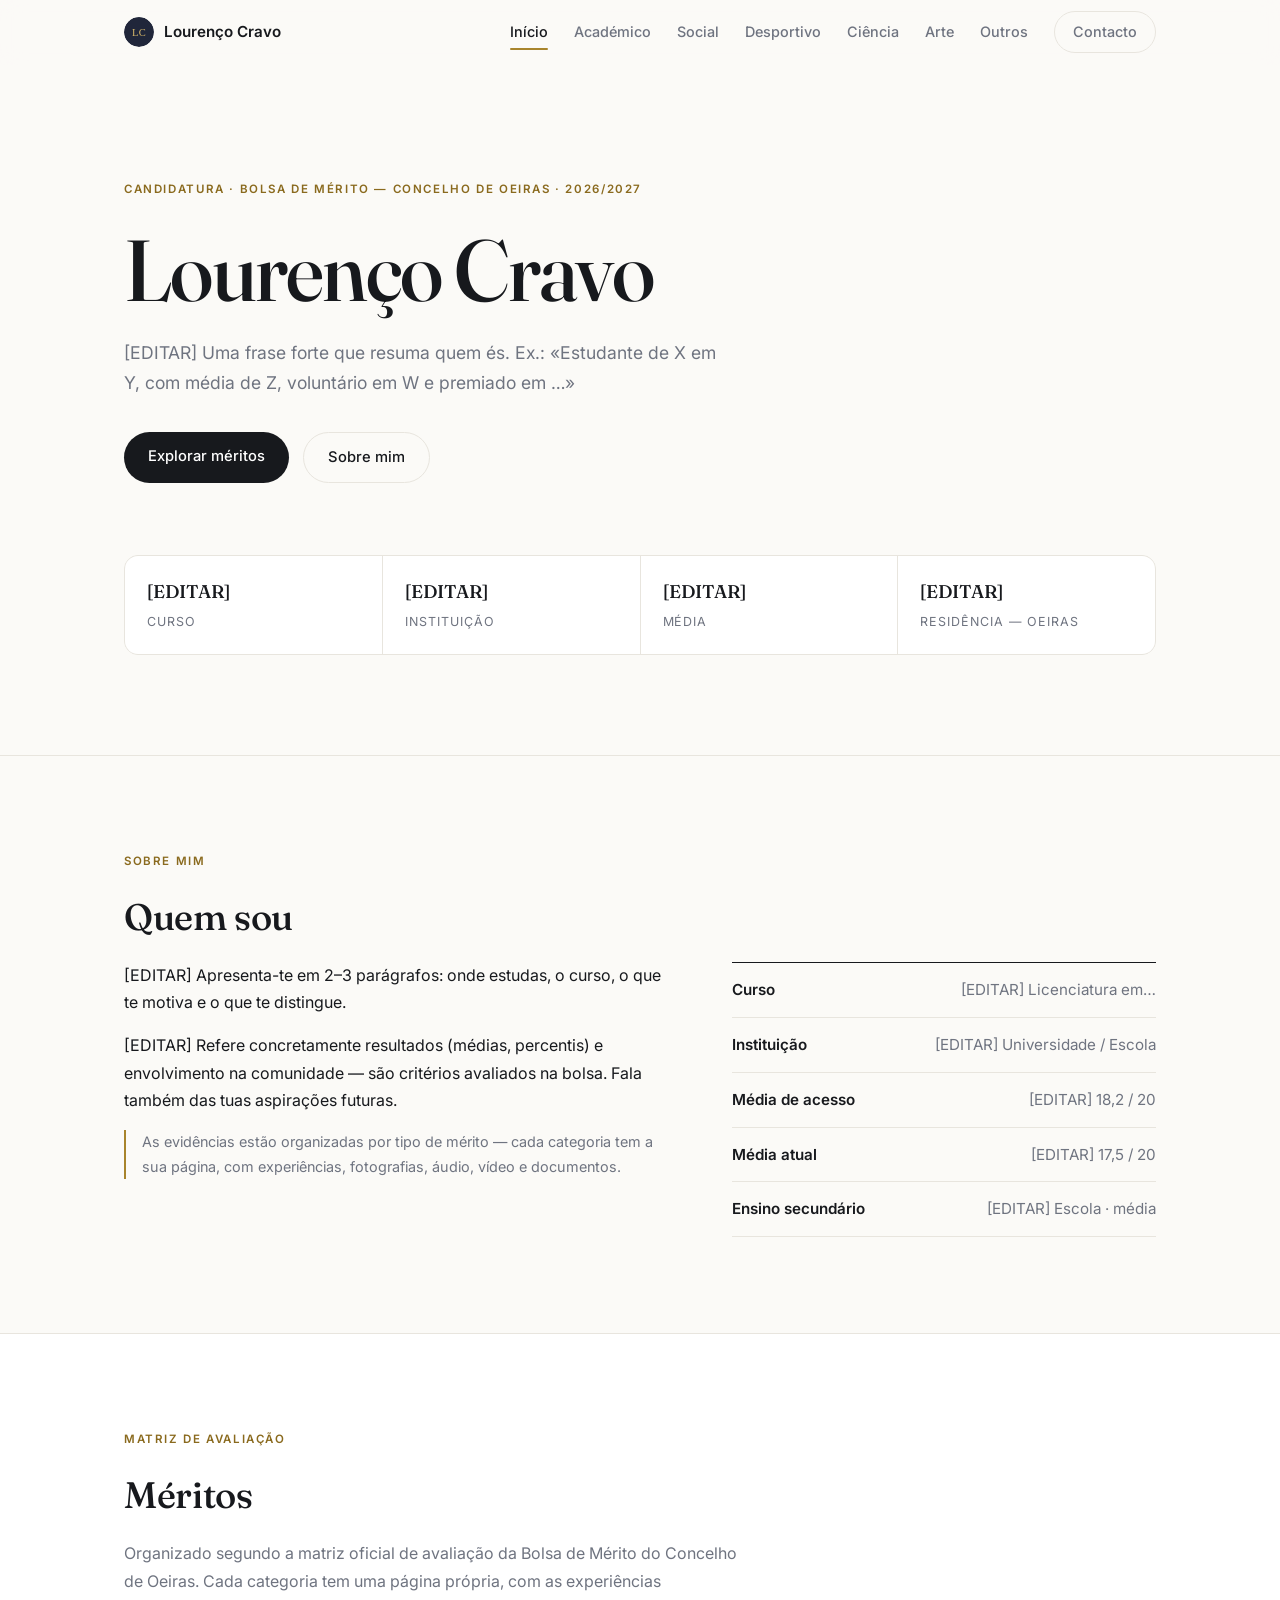
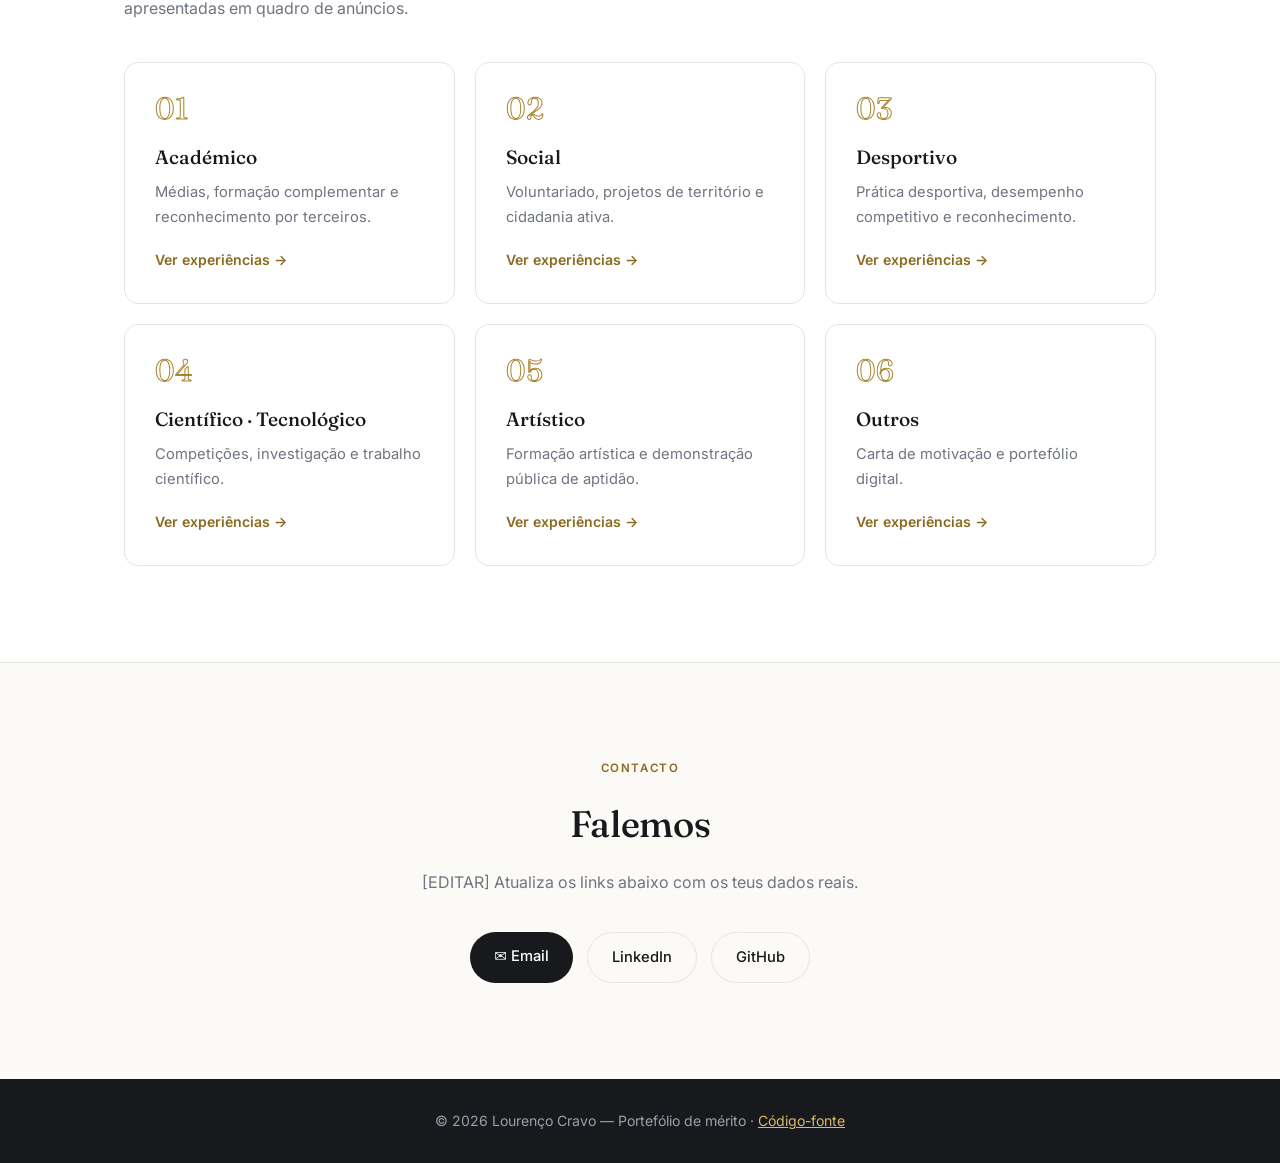
==== index.html @ 6bde0a81 "Site multi-página: subpágina por mérito com quadro de anúncios - index.html é agora a capa (hero, so" ====
<!DOCTYPE html>
<html lang="pt">
<head>
  <meta charset="UTF-8">
  <meta name="viewport" content="width=device-width, initial-scale=1.0">
  <title>Lourenço Cravo — Portefólio de Mérito</title>
  <meta name="description" content="Portefólio de mérito de Lourenço Cravo — candidato à Bolsa de Mérito do Concelho de Oeiras. Percurso académico, social, desportivo, científico e artístico, com evidências documentais.">
  <meta property="og:title" content="Lourenço Cravo — Portefólio de Mérito">
  <meta property="og:description" content="Candidatura à Bolsa de Mérito de Oeiras — evidências de mérito académico, social, desportivo, científico e artístico.">
  <meta property="og:type" content="website">
  <meta property="og:url" content="https://l-cravo.github.io/personal-portefolio/">
  <link rel="icon" href="assets/img/avatar.svg" type="image/svg+xml">
  <link rel="preconnect" href="https://fonts.googleapis.com">
  <link rel="preconnect" href="https://fonts.gstatic.com" crossorigin>
  <link href="https://fonts.googleapis.com/css2?family=Fraunces:opsz,wght@9..144,400;9..144,500;9..144,600&family=Inter:wght@400;500;600&display=swap" rel="stylesheet">
  <link rel="stylesheet" href="css/style.css">
</head>
<body>

  <!-- ================= NAVEGAÇÃO ================= -->
  <header class="nav" id="nav">
    <div class="container nav-inner">
      <a href="index.html" class="brand">
        <img src="assets/img/avatar.svg" alt="" class="brand-avatar">
        <span>Lourenço Cravo</span>
      </a>
      <button class="nav-toggle" id="navToggle" aria-label="Abrir menu" aria-expanded="false">
        <span></span><span></span><span></span>
      </button>
      <nav class="nav-links" id="navLinks">
        <a href="index.html" class="active" aria-current="page">Início</a>
        <a href="academico.html">Académico</a>
        <a href="social.html">Social</a>
        <a href="desportivo.html">Desportivo</a>
        <a href="cientifico.html">Ciência</a>
        <a href="artistico.html">Arte</a>
        <a href="outros.html">Outros</a>
        <a href="#contacto" class="nav-cta">Contacto</a>
      </nav>
    </div>
  </header>

  <!-- ================= HERO ================= -->
  <section class="hero">
    <div class="container">
      <p class="hero-eyebrow">Candidatura · Bolsa de Mérito — Concelho de Oeiras · 2026/2027</p>
      <h1>Lourenço Cravo</h1>
      <p class="hero-tag">[EDITAR] Uma frase forte que resuma quem és. Ex.: «Estudante de X em Y, com média de Z, voluntário em W e premiado em …»</p>
      <div class="hero-actions">
        <a href="academico.html" class="btn">Explorar méritos</a>
        <a href="#sobre" class="btn btn-ghost">Sobre mim</a>
      </div>
      <div class="hero-facts">
        <div><strong>[EDITAR]</strong><span>Curso</span></div>
        <div><strong>[EDITAR]</strong><span>Instituição</span></div>
        <div><strong>[EDITAR]</strong><span>Média</span></div>
        <div><strong>[EDITAR]</strong><span>Residência — Oeiras</span></div>
      </div>
    </div>
  </section>

  <!-- ================= SOBRE ================= -->
  <section class="section" id="sobre">
    <div class="container">
      <p class="kicker">Sobre mim</p>
      <h2 class="section-title">Quem sou</h2>
      <div class="about-grid">
        <div class="about-text reveal">
          <p>[EDITAR] Apresenta-te em 2–3 parágrafos: onde estudas, o curso, o que te motiva e o que te distingue.</p>
          <p>[EDITAR] Refere concretamente resultados (médias, percentis) e envolvimento na comunidade — são critérios avaliados na bolsa. Fala também das tuas aspirações futuras.</p>
          <p class="about-note">As evidências estão organizadas por tipo de mérito — cada categoria tem a sua página, com experiências, fotografias, áudio, vídeo e documentos.</p>
        </div>
        <ul class="about-facts reveal">
          <li><strong>Curso</strong><span>[EDITAR] Licenciatura em…</span></li>
          <li><strong>Instituição</strong><span>[EDITAR] Universidade / Escola</span></li>
          <li><strong>Média de acesso</strong><span>[EDITAR] 18,2 / 20</span></li>
          <li><strong>Média atual</strong><span>[EDITAR] 17,5 / 20</span></li>
          <li><strong>Ensino secundário</strong><span>[EDITAR] Escola · média</span></li>
        </ul>
      </div>
    </div>
  </section>

  <!-- ================= MÉRITOS (ligações para as subpáginas) ================= -->
  <section class="section section-alt">
    <div class="container">
      <p class="kicker">Matriz de avaliação</p>
      <h2 class="section-title">Méritos</h2>
      <p class="section-lead">Organizado segundo a matriz oficial de avaliação da Bolsa de Mérito do Concelho de Oeiras. Cada categoria tem uma página própria, com as experiências apresentadas em quadro de anúncios.</p>
      <div class="merit-cards">
        <a class="merit-card reveal" href="academico.html">
          <span class="merit-card-num">01</span>
          <h3>Académico</h3>
          <p>Médias, formação complementar e reconhecimento por terceiros.</p>
          <span class="merit-card-link">Ver experiências →</span>
        </a>
        <a class="merit-card reveal" href="social.html">
          <span class="merit-card-num">02</span>
          <h3>Social</h3>
          <p>Voluntariado, projetos de território e cidadania ativa.</p>
          <span class="merit-card-link">Ver experiências →</span>
        </a>
        <a class="merit-card reveal" href="desportivo.html">
          <span class="merit-card-num">03</span>
          <h3>Desportivo</h3>
          <p>Prática desportiva, desempenho competitivo e reconhecimento.</p>
          <span class="merit-card-link">Ver experiências →</span>
        </a>
        <a class="merit-card reveal" href="cientifico.html">
          <span class="merit-card-num">04</span>
          <h3>Científico · Tecnológico</h3>
          <p>Competições, investigação e trabalho científico.</p>
          <span class="merit-card-link">Ver experiências →</span>
        </a>
        <a class="merit-card reveal" href="artistico.html">
          <span class="merit-card-num">05</span>
          <h3>Artístico</h3>
          <p>Formação artística e demonstração pública de aptidão.</p>
          <span class="merit-card-link">Ver experiências →</span>
        </a>
        <a class="merit-card reveal" href="outros.html">
          <span class="merit-card-num">06</span>
          <h3>Outros</h3>
          <p>Carta de motivação e portefólio digital.</p>
          <span class="merit-card-link">Ver experiências →</span>
        </a>
      </div>
    </div>
  </section>

  <!-- ================= CONTACTO ================= -->
  <section class="section" id="contacto">
    <div class="container contacto-inner">
      <p class="kicker">Contacto</p>
      <h2 class="section-title">Falemos</h2>
      <p class="section-lead">[EDITAR] Atualiza os links abaixo com os teus dados reais.</p>
      <div class="contact-links">
        <a class="btn" href="mailto:oseu@email.com">✉️ Email</a>
        <a class="btn btn-ghost" href="https://www.linkedin.com/in/USERNAME" target="_blank" rel="noopener">LinkedIn</a>
        <a class="btn btn-ghost" href="https://github.com/L-Cravo" target="_blank" rel="noopener">GitHub</a>
      </div>
    </div>
  </section>

  <footer class="footer">
    <div class="container">
      <p>© <span id="year"></span> Lourenço Cravo — Portefólio de mérito · <a href="https://github.com/L-Cravo/personal-portefolio">Código-fonte</a></p>
    </div>
  </footer>

  <!-- Lightbox para fotos -->
  <div class="lightbox" id="lightbox" aria-hidden="true">
    <button class="lightbox-close" id="lightboxClose" aria-label="Fechar">×</button>
    <img id="lightboxImg" src="" alt="">
  </div>

  <script src="js/main.js"></script>
</body>
</html>
---- css/style.css ----
/* ============================================================
   Portefólio de Mérito — Lourenço Cravo
   Site multi-página estático. Moderno e minimalista,
   com eventos apresentados em "quadro de anúncios".
   ============================================================ */

:root {
  --ink: #17191d;
  --muted: #6f7480;
  --accent: #a8842c;
  --accent-ink: #8a6a1e;
  --bg: #fbfaf7;
  --surface: #ffffff;
  --line: #e8e5de;
  --radius: 14px;
  --font-display: "Fraunces", Georgia, serif;
  --font-body: "Inter", system-ui, -apple-system, sans-serif;
}

* { margin: 0; padding: 0; box-sizing: border-box; }

html { scroll-behavior: smooth; scroll-padding-top: 96px; }

body {
  font-family: var(--font-body);
  color: var(--ink);
  background: var(--bg);
  line-height: 1.7;
  font-size: 16px;
  -webkit-font-smoothing: antialiased;
}

img { max-width: 100%; display: block; }
a { color: inherit; }

.container { max-width: 1080px; margin: 0 auto; padding: 0 24px; }

/* ---------- Botões ---------- */
.btn {
  display: inline-block;
  background: var(--ink);
  color: #fff;
  font-weight: 500;
  font-size: 0.92rem;
  padding: 12px 24px;
  border-radius: 999px;
  text-decoration: none;
  transition: transform 0.15s ease, opacity 0.15s ease;
}
.btn:hover { transform: translateY(-2px); opacity: 0.9; }
.btn-ghost {
  background: transparent;
  color: inherit;
  border: 1px solid var(--line);
}
.btn-ghost:hover { border-color: var(--ink); opacity: 1; }

/* ---------- Navegação ---------- */
.nav {
  position: fixed;
  inset: 0 0 auto 0;
  z-index: 100;
  background: rgba(251, 250, 247, 0.85);
  backdrop-filter: blur(12px);
  -webkit-backdrop-filter: blur(12px);
  border-bottom: 1px solid transparent;
  transition: border-color 0.2s ease;
}
.nav.scrolled { border-bottom-color: var(--line); }
.nav-inner {
  display: flex;
  align-items: center;
  justify-content: space-between;
  height: 64px;
}
.brand {
  display: flex;
  align-items: center;
  gap: 10px;
  font-weight: 600;
  font-size: 0.95rem;
  text-decoration: none;
  color: var(--ink);
}
.brand-avatar { width: 30px; height: 30px; border-radius: 50%; }
.nav-links { display: flex; align-items: center; gap: 26px; }
.nav-links a { position: relative; text-decoration: none; color: var(--muted); font-size: 0.9rem; font-weight: 500; transition: color 0.15s ease; }
.nav-links a:hover, .nav-links a.active { color: var(--ink); }
.nav-links a.active::after {
  content: "";
  position: absolute;
  left: 0; right: 0; bottom: -6px;
  height: 2px;
  background: var(--accent);
  border-radius: 2px;
}
.nav-cta {
  border: 1px solid var(--line);
  border-radius: 999px;
  padding: 8px 18px;
}
.nav-cta:hover { border-color: var(--ink); }
.nav-links a.nav-cta.active::after { display: none; }
.nav-links a.nav-cta.active { border-color: var(--ink); color: var(--ink); }

.nav-toggle {
  display: none;
  flex-direction: column;
  gap: 5px;
  background: none;
  border: 0;
  cursor: pointer;
  padding: 8px;
}
.nav-toggle span {
  width: 22px; height: 1.5px;
  background: var(--ink);
  border-radius: 2px;
  transition: transform 0.2s ease, opacity 0.2s ease;
}
.nav-toggle.open span:nth-child(1) { transform: translateY(6.5px) rotate(45deg); }
.nav-toggle.open span:nth-child(2) { opacity: 0; }
.nav-toggle.open span:nth-child(3) { transform: translateY(-6.5px) rotate(-45deg); }

/* ---------- Hero (capa) ---------- */
.hero {
  padding: 180px 0 100px;
  border-bottom: 1px solid var(--line);
}
.hero-eyebrow {
  color: var(--accent-ink);
  font-weight: 600;
  letter-spacing: 0.14em;
  text-transform: uppercase;
  font-size: 0.72rem;
  margin-bottom: 26px;
}
.hero h1 {
  font-family: var(--font-display);
  font-weight: 500;
  font-size: clamp(3rem, 8vw, 5.4rem);
  line-height: 1.02;
  letter-spacing: -0.02em;
  margin-bottom: 24px;
}
.hero-tag { max-width: 54ch; color: var(--muted); font-size: 1.1rem; margin-bottom: 34px; }
.hero-actions { display: flex; gap: 14px; flex-wrap: wrap; }

.hero-facts {
  display: grid;
  grid-template-columns: repeat(auto-fit, minmax(150px, 1fr));
  gap: 1px;
  background: var(--line);
  border: 1px solid var(--line);
  border-radius: var(--radius);
  overflow: hidden;
  margin-top: 72px;
}
.hero-facts div { background: var(--surface); padding: 20px 22px; }
.hero-facts strong {
  display: block;
  font-family: var(--font-display);
  font-weight: 500;
  font-size: 1.15rem;
  color: var(--ink);
}
.hero-facts span {
  font-size: 0.78rem;
  color: var(--muted);
  text-transform: uppercase;
  letter-spacing: 0.08em;
}

/* ---------- Secções ---------- */
.section { padding: 96px 0; }
.section-alt { background: var(--surface); border-top: 1px solid var(--line); border-bottom: 1px solid var(--line); }

.kicker {
  color: var(--accent-ink);
  font-weight: 600;
  letter-spacing: 0.14em;
  text-transform: uppercase;
  font-size: 0.72rem;
  margin-bottom: 14px;
}
.section-title {
  font-family: var(--font-display);
  font-weight: 500;
  font-size: clamp(1.7rem, 3.5vw, 2.3rem);
  letter-spacing: -0.01em;
  margin-bottom: 14px;
}
.section-lead { color: var(--muted); max-width: 62ch; }

/* ---------- Página de mérito ---------- */
.page { padding: 150px 0 100px; }

.merit-head {
  display: flex;
  gap: 28px;
  align-items: flex-start;
  margin-bottom: 56px;
}
.merit-num {
  font-family: var(--font-display);
  font-size: clamp(3rem, 7vw, 4.6rem);
  font-weight: 400;
  line-height: 1;
  color: transparent;
  -webkit-text-stroke: 1.2px var(--accent);
  flex-shrink: 0;
  user-select: none;
}
.merit-criteria { color: var(--muted); font-size: 0.98rem; max-width: 56ch; }

/* ---------- Quadro de anúncios ---------- */
.board-wrap {
  background:
    radial-gradient(rgba(23, 25, 29, 0.07) 1px, transparent 1.5px) 0 0 / 22px 22px,
    #f4f1ea;
  border: 1px solid var(--line);
  border-radius: 20px;
  padding: 40px 36px;
}
.board { columns: 2 340px; column-gap: 26px; }

.board-card {
  position: relative;
  break-inside: avoid;
  margin-bottom: 26px;
  background: var(--surface);
  border: 1px solid var(--line);
  border-radius: var(--radius);
  padding: 28px;
  box-shadow: 0 10px 28px rgba(23, 25, 29, 0.07);
  transition: rotate 0.25s ease, transform 0.25s ease, box-shadow 0.25s ease;
}
.board-card:nth-child(odd)  { rotate: -0.5deg; }
.board-card:nth-child(even) { rotate: 0.45deg; }
.board-card:nth-child(3n)   { rotate: 0.7deg; }
.board-card:hover {
  rotate: 0deg;
  transform: translateY(-4px);
  box-shadow: 0 18px 40px rgba(23, 25, 29, 0.12);
}
/* alfinete */
.board-card::before {
  content: "";
  position: absolute;
  top: -7px;
  left: 50%;
  width: 13px; height: 13px;
  margin-left: -6.5px;
  border-radius: 50%;
  background: radial-gradient(circle at 35% 30%, #d9b96a, var(--accent) 65%);
  box-shadow: 0 3px 5px rgba(23, 25, 29, 0.3);
}

/* ---------- Cartão de evento ---------- */
.entry-meta {
  display: flex;
  flex-direction: row;
  flex-wrap: wrap;
  align-items: center;
  gap: 10px;
  margin-bottom: 14px;
}
.entry-year {
  font-family: var(--font-display);
  font-size: 1.02rem;
  color: var(--ink);
}
.entry-tag {
  font-size: 0.68rem;
  font-weight: 600;
  letter-spacing: 0.1em;
  text-transform: uppercase;
  color: var(--accent-ink);
  background: #f4f1ea;
  border-radius: 999px;
  padding: 4px 11px;
}
.board-card h3 {
  font-family: var(--font-display);
  font-weight: 500;
  font-size: 1.3rem;
  line-height: 1.3;
  margin-bottom: 4px;
}
.entry-sub { color: var(--accent-ink); font-size: 0.88rem; font-weight: 500; margin-bottom: 12px; }
.entry-desc { color: var(--muted); font-size: 0.95rem; }

/* ---------- Média dos eventos ---------- */
.entry-media { margin-top: 22px; display: grid; gap: 16px; }

.media-video {
  position: relative;
  aspect-ratio: 16 / 9;
  border-radius: 10px;
  overflow: hidden;
  border: 1px solid var(--line);
  background: #000;
}
.media-video iframe {
  position: absolute;
  inset: 0;
  width: 100%; height: 100%;
  border: 0;
}

.media-audio {
  width: 100%;
  height: 166px;
  border: 1px solid var(--line);
  border-radius: 10px;
}

.media-photos {
  display: grid;
  grid-template-columns: repeat(auto-fill, minmax(130px, 1fr));
  gap: 12px;
}
.photo-thumb {
  border-radius: 10px;
  overflow: hidden;
  border: 1px solid var(--line);
  cursor: zoom-in;
  background: var(--surface);
}
.photo-thumb img {
  width: 100%;
  height: 120px;
  object-fit: cover;
  transition: transform 0.3s ease;
}
.photo-thumb:hover img { transform: scale(1.05); }

.media-docs { display: flex; flex-wrap: wrap; gap: 10px; }
.doc-chip {
  display: inline-flex;
  align-items: center;
  gap: 8px;
  font-size: 0.85rem;
  font-weight: 500;
  text-decoration: none;
  color: var(--ink);
  border: 1px solid var(--line);
  border-radius: 999px;
  padding: 8px 16px;
  background: var(--surface);
  transition: border-color 0.15s ease, background 0.15s ease;
}
.doc-chip::before { content: "↗"; color: var(--accent); font-size: 0.85em; }
.doc-chip:hover { border-color: var(--accent); background: #fdfaf2; }

/* ---------- Navegação entre méritos (pager) ---------- */
.pager {
  display: flex;
  justify-content: space-between;
  align-items: center;
  gap: 16px;
  margin-top: 48px;
  padding-top: 26px;
  border-top: 1px solid var(--line);
}
.pager a {
  text-decoration: none;
  font-weight: 600;
  font-size: 0.92rem;
  color: var(--ink);
  transition: color 0.15s ease;
}
.pager a:hover { color: var(--accent-ink); }
.pager .spacer { flex: 1; }

/* ---------- Sobre ---------- */
.about-grid {
  display: grid;
  grid-template-columns: 1.3fr 1fr;
  gap: 56px;
  align-items: start;
  margin-top: 12px;
}
.about-text p { margin-bottom: 16px; }
.about-note {
  font-size: 0.9rem;
  color: var(--muted);
  border-left: 2px solid var(--accent);
  padding-left: 16px;
}
.about-facts { list-style: none; border-top: 1px solid var(--ink); }
.about-facts li {
  display: flex;
  justify-content: space-between;
  gap: 16px;
  padding: 14px 0;
  border-bottom: 1px solid var(--line);
  font-size: 0.95rem;
}
.about-facts strong { font-weight: 600; white-space: nowrap; }
.about-facts span { text-align: right; color: var(--muted); }

/* ---------- Cartões de mérito (capa) ---------- */
.merit-cards {
  display: grid;
  grid-template-columns: repeat(auto-fit, minmax(300px, 1fr));
  gap: 20px;
  margin-top: 40px;
}
.merit-card {
  background: var(--surface);
  border: 1px solid var(--line);
  border-radius: var(--radius);
  padding: 30px;
  text-decoration: none;
  transition: border-color 0.15s ease, transform 0.15s ease;
}
.merit-card:hover { border-color: var(--accent); transform: translateY(-3px); }
.merit-card-num {
  font-family: var(--font-display);
  font-size: 1.9rem;
  font-weight: 400;
  line-height: 1;
  color: transparent;
  -webkit-text-stroke: 1px var(--accent);
}
.merit-card h3 {
  font-family: var(--font-display);
  font-weight: 500;
  font-size: 1.2rem;
  margin: 14px 0 6px;
}
.merit-card p { color: var(--muted); font-size: 0.92rem; margin-bottom: 16px; }
.merit-card-link { font-size: 0.88rem; font-weight: 600; color: var(--accent-ink); }

/* ---------- Contacto / Footer ---------- */
.contacto-inner { text-align: center; }
.contacto-inner .section-lead { margin-left: auto; margin-right: auto; }
.contact-links {
  display: flex;
  gap: 14px;
  justify-content: center;
  flex-wrap: wrap;
  margin-top: 36px;
}

.footer {
  background: var(--ink);
  color: #9aa0ab;
  padding: 30px 0;
  font-size: 0.88rem;
  text-align: center;
}
.footer a { color: #d9b96a; }

/* ---------- Lightbox ---------- */
.lightbox {
  position: fixed;
  inset: 0;
  z-index: 200;
  background: rgba(15, 16, 19, 0.92);
  display: none;
  align-items: center;
  justify-content: center;
  padding: 32px;
}
.lightbox.open { display: flex; }
.lightbox img { max-width: 90vw; max-height: 85vh; border-radius: 10px; }
.lightbox-close {
  position: absolute;
  top: 18px; right: 24px;
  background: none;
  border: 0;
  color: #fff;
  font-size: 2.4rem;
  cursor: pointer;
  line-height: 1;
}

/* ---------- Animações reveal ---------- */
.reveal {
  opacity: 0;
  transform: translateY(16px);
  transition: opacity 0.55s ease, transform 0.55s ease, rotate 0.25s ease;
}
.reveal.visible { opacity: 1; transform: none; }
@media (prefers-reduced-motion: reduce) {
  .reveal { opacity: 1; transform: none; transition: none; }
  html { scroll-behavior: auto; }
}

/* ---------- Responsivo ---------- */
@media (max-width: 760px) {
  .section { padding: 72px 0; }
  .hero { padding: 140px 0 72px; }
  .page { padding: 120px 0 80px; }
  .hero-facts { grid-template-columns: 1fr 1fr; }
  .about-grid { grid-template-columns: 1fr; gap: 32px; }
  .merit-head { gap: 18px; margin-bottom: 36px; }
  .board-wrap { padding: 26px 18px; }
  .pager a { max-width: 45%; }

  .nav-toggle { display: flex; }
  .nav-links {
    position: fixed;
    top: 64px; left: 0; right: 0;
    flex-direction: column;
    align-items: stretch;
    gap: 0;
    background: var(--bg);
    border-bottom: 1px solid var(--line);
    max-height: 0;
    overflow: hidden;
    transition: max-height 0.25s ease;
  }
  .nav-links.open { max-height: 420px; }
  .nav-links a { padding: 14px 24px; border-top: 1px solid var(--line); }
  .nav-links a.active::after { display: none; }
  .nav-links a.nav-cta { margin: 14px 24px; border-top: 0; text-align: center; }
}
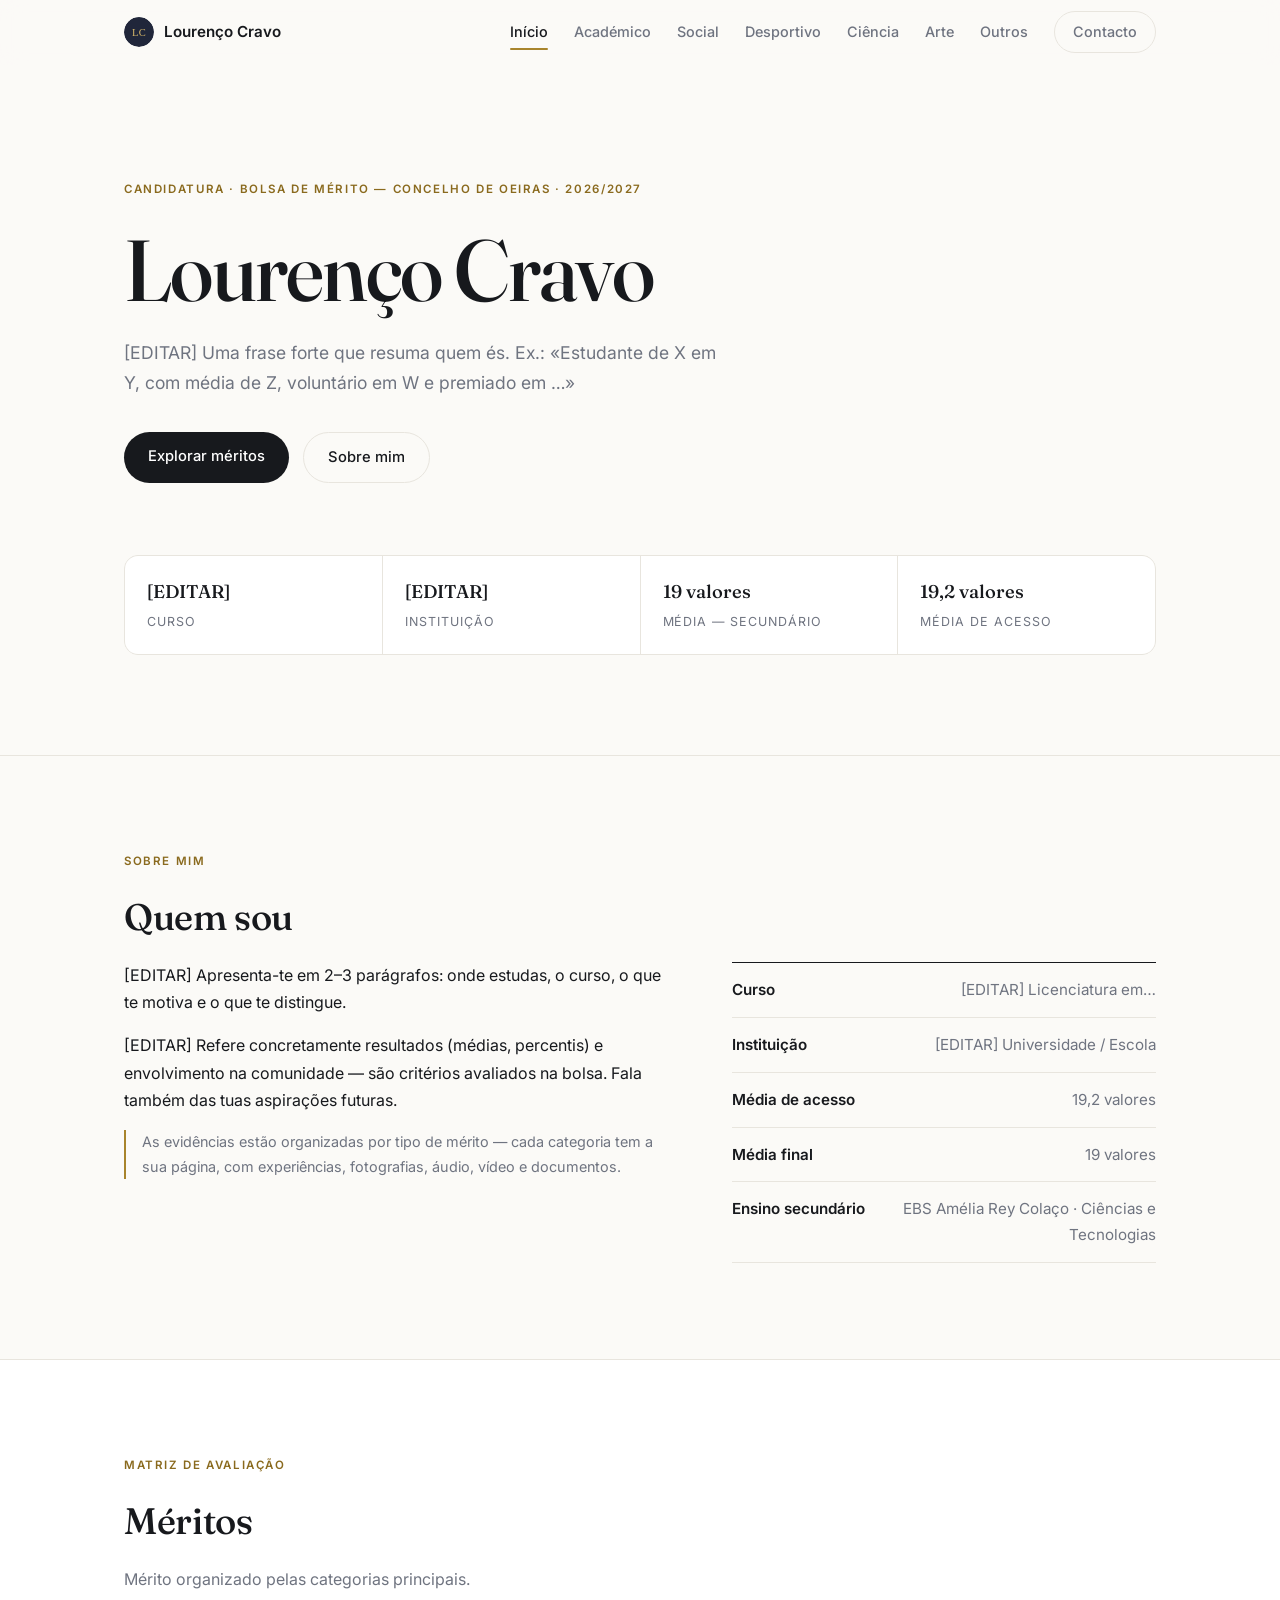
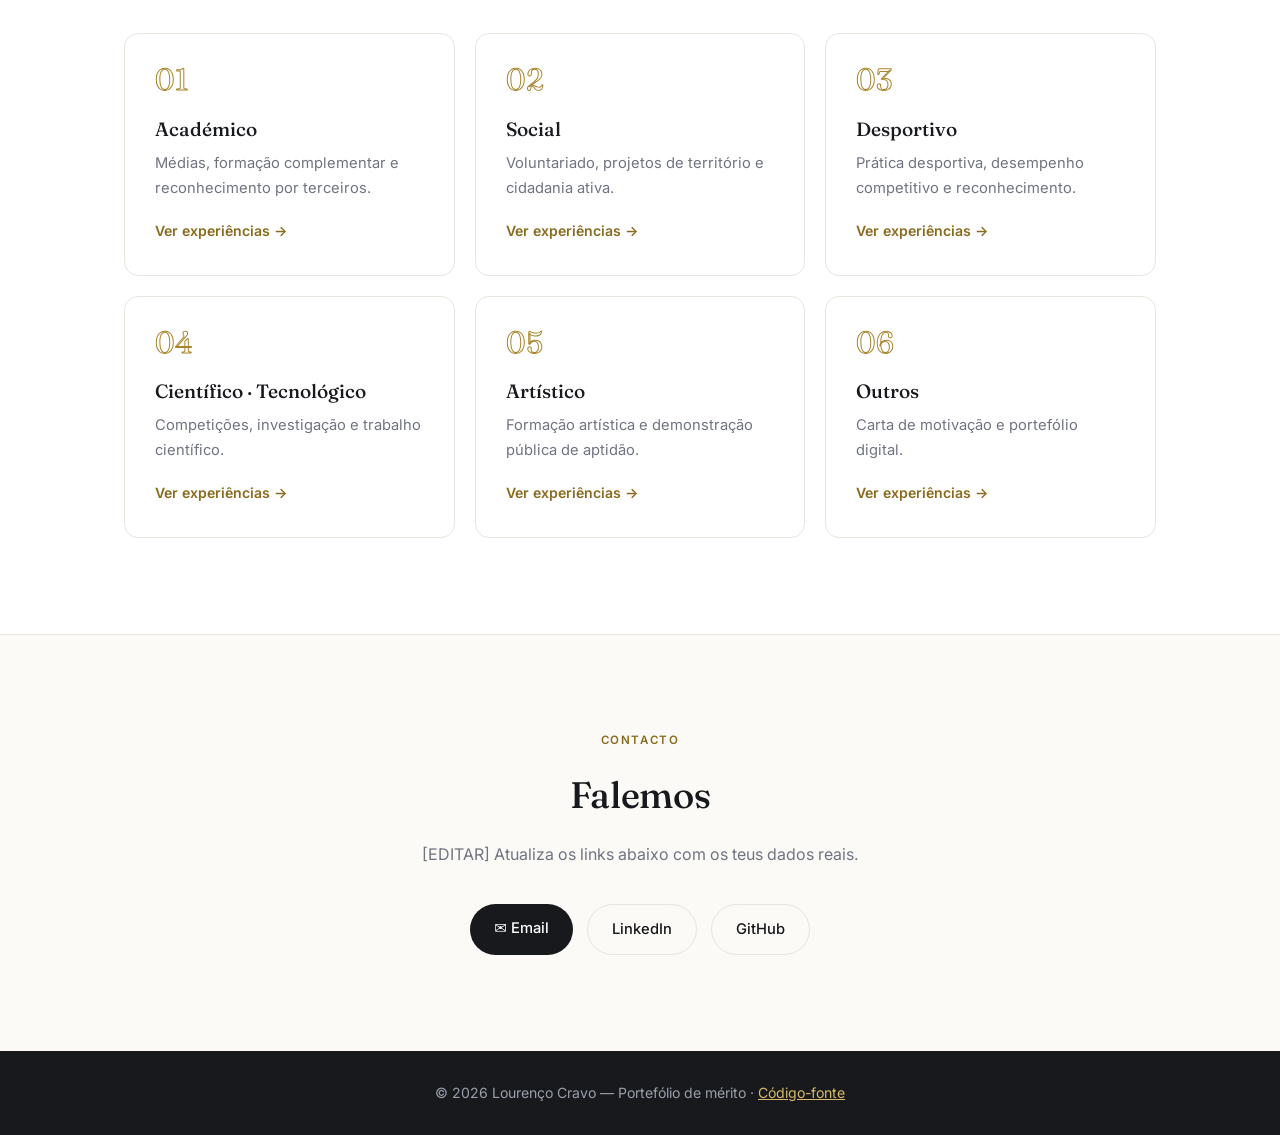
==== commit f96556c6: "Mérito académico: subcategorias com conteúdo real (básico/secundário/superior) - Ensino Básico: Quad" ====
--- a/index.html
+++ b/index.html
@@ -53,8 +53,8 @@
       <div class="hero-facts">
         <div><strong>[EDITAR]</strong><span>Curso</span></div>
         <div><strong>[EDITAR]</strong><span>Instituição</span></div>
-        <div><strong>[EDITAR]</strong><span>Média</span></div>
-        <div><strong>[EDITAR]</strong><span>Residência — Oeiras</span></div>
+        <div><strong>19 valores</strong><span>Média — Secundário</span></div>
+        <div><strong>19,2 valores</strong><span>Média de acesso</span></div>
       </div>
     </div>
   </section>
@@ -73,9 +73,9 @@
         <ul class="about-facts reveal">
           <li><strong>Curso</strong><span>[EDITAR] Licenciatura em…</span></li>
           <li><strong>Instituição</strong><span>[EDITAR] Universidade / Escola</span></li>
-          <li><strong>Média de acesso</strong><span>[EDITAR] 18,2 / 20</span></li>
-          <li><strong>Média atual</strong><span>[EDITAR] 17,5 / 20</span></li>
-          <li><strong>Ensino secundário</strong><span>[EDITAR] Escola · média</span></li>
+          <li><strong>Média de acesso</strong><span>19,2 valores</span></li>
+          <li><strong>Média final</strong><span>19 valores</span></li>
+          <li><strong>Ensino secundário</strong><span>EBS Amélia Rey Colaço · Ciências e Tecnologias</span></li>
         </ul>
       </div>
     </div>
@@ -86,7 +86,7 @@
     <div class="container">
       <p class="kicker">Matriz de avaliação</p>
       <h2 class="section-title">Méritos</h2>
-      <p class="section-lead">Organizado segundo a matriz oficial de avaliação da Bolsa de Mérito do Concelho de Oeiras. Cada categoria tem uma página própria, com as experiências apresentadas em quadro de anúncios.</p>
+      <p class="section-lead">Mérito organizado pelas categorias principais.</p>
       <div class="merit-cards">
         <a class="merit-card reveal" href="academico.html">
           <span class="merit-card-num">01</span>
--- a/css/style.css
+++ b/css/style.css
@@ -212,6 +212,53 @@
   user-select: none;
 }
 .merit-criteria { color: var(--muted); font-size: 0.98rem; max-width: 56ch; }
+
+/* ---------- Subcategorias (ex.: Ensino Básico / Secundário / Superior) ---------- */
+.subcat {
+  display: flex;
+  align-items: baseline;
+  gap: 14px;
+  margin: 64px 0 24px;
+}
+.merit-head + .subcat { margin-top: 0; }
+.subcat h2 {
+  font-family: var(--font-display);
+  font-weight: 500;
+  font-size: 1.35rem;
+  letter-spacing: -0.01em;
+}
+.subcat::after {
+  content: "";
+  flex: 1;
+  height: 1px;
+  background: var(--line);
+  align-self: center;
+}
+.subcat-note { color: var(--muted); font-size: 0.9rem; margin: -14px 0 24px; max-width: 62ch; }
+
+/* ---------- Placeholder de vídeo (à espera do YouTube) ---------- */
+.media-video-ph {
+  aspect-ratio: 16 / 9;
+  display: grid;
+  place-content: center;
+  justify-items: center;
+  gap: 10px;
+  text-align: center;
+  background: repeating-linear-gradient(45deg, #f0ede6, #f0ede6 12px, #e9e5da 12px, #e9e5da 24px);
+  border: 2px dashed #cdc7b8;
+  border-radius: 10px;
+  color: var(--muted);
+  font-size: 0.85rem;
+  padding: 16px;
+}
+.media-video-ph-icon {
+  width: 46px; height: 46px;
+  border-radius: 50%;
+  display: grid; place-items: center;
+  background: var(--ink);
+  color: #fff;
+  font-size: 1.1rem;
+}
 
 /* ---------- Quadro de anúncios ---------- */
 .board-wrap {
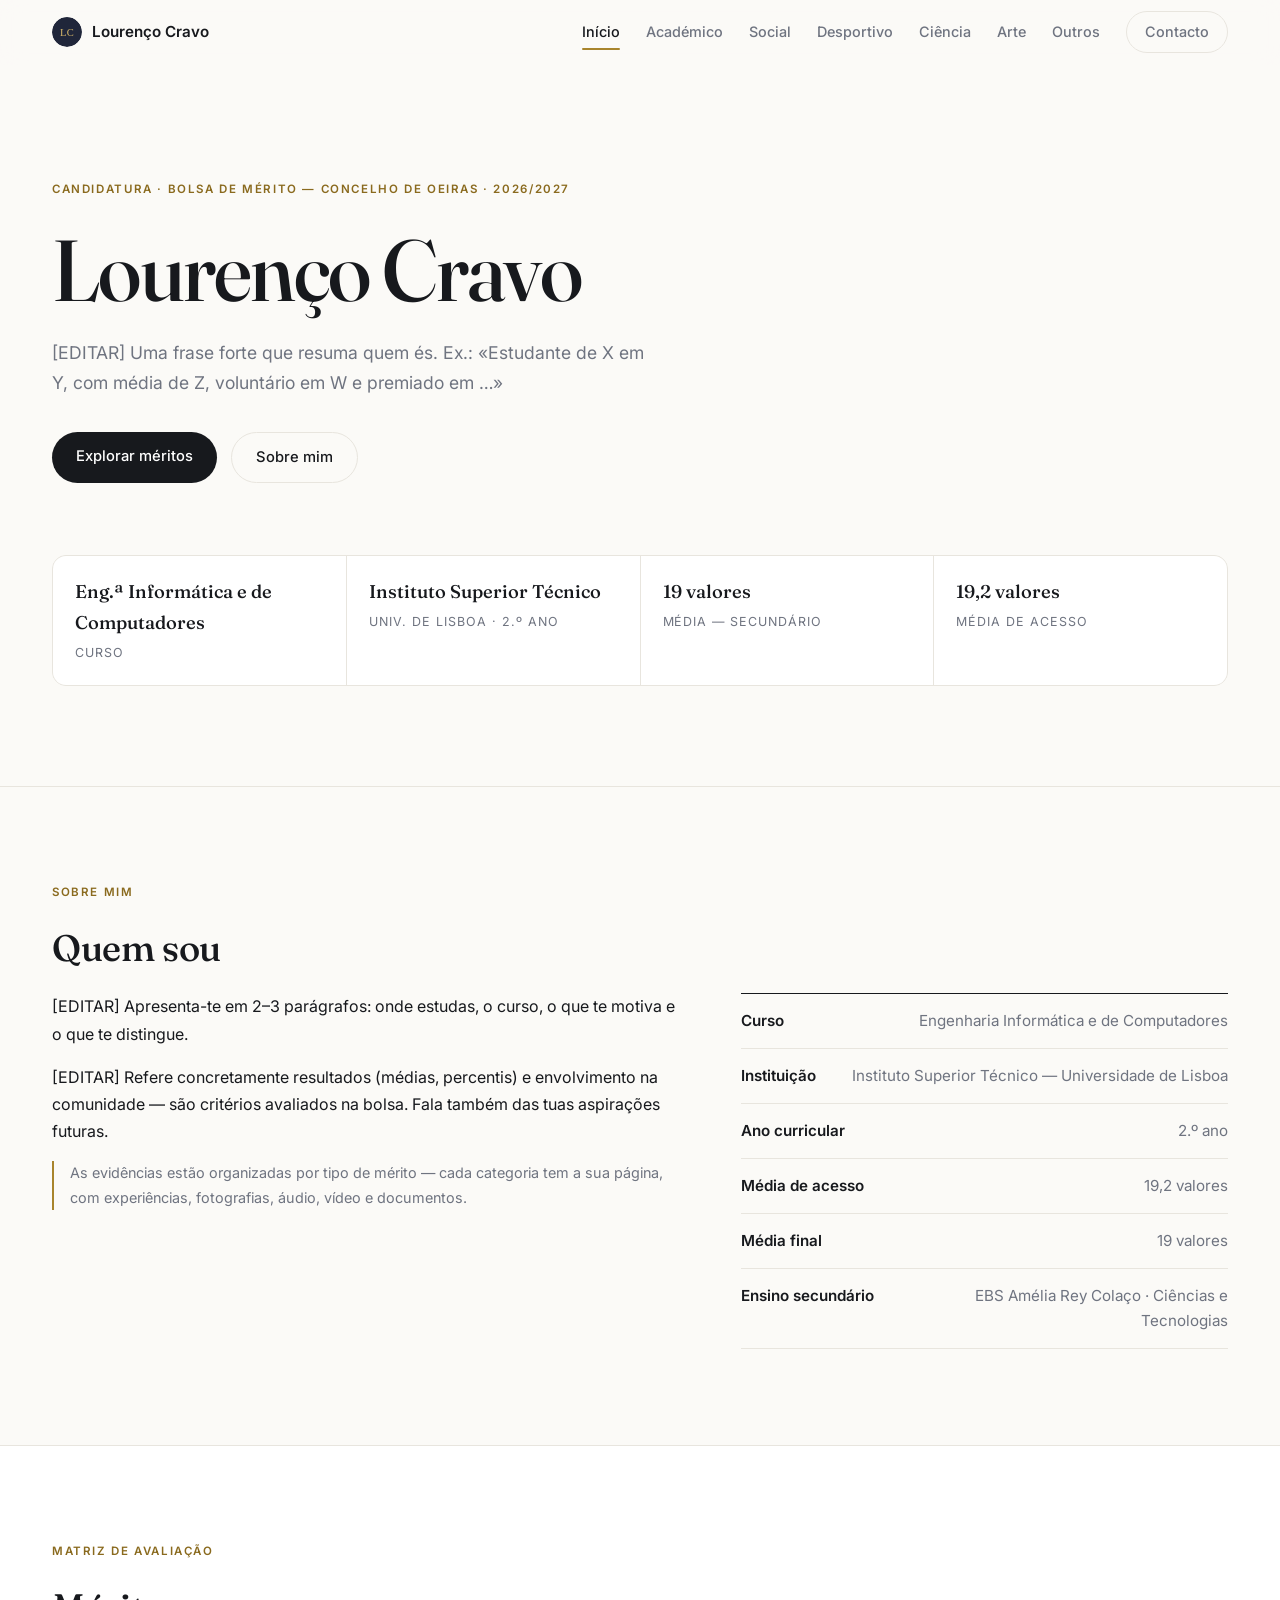
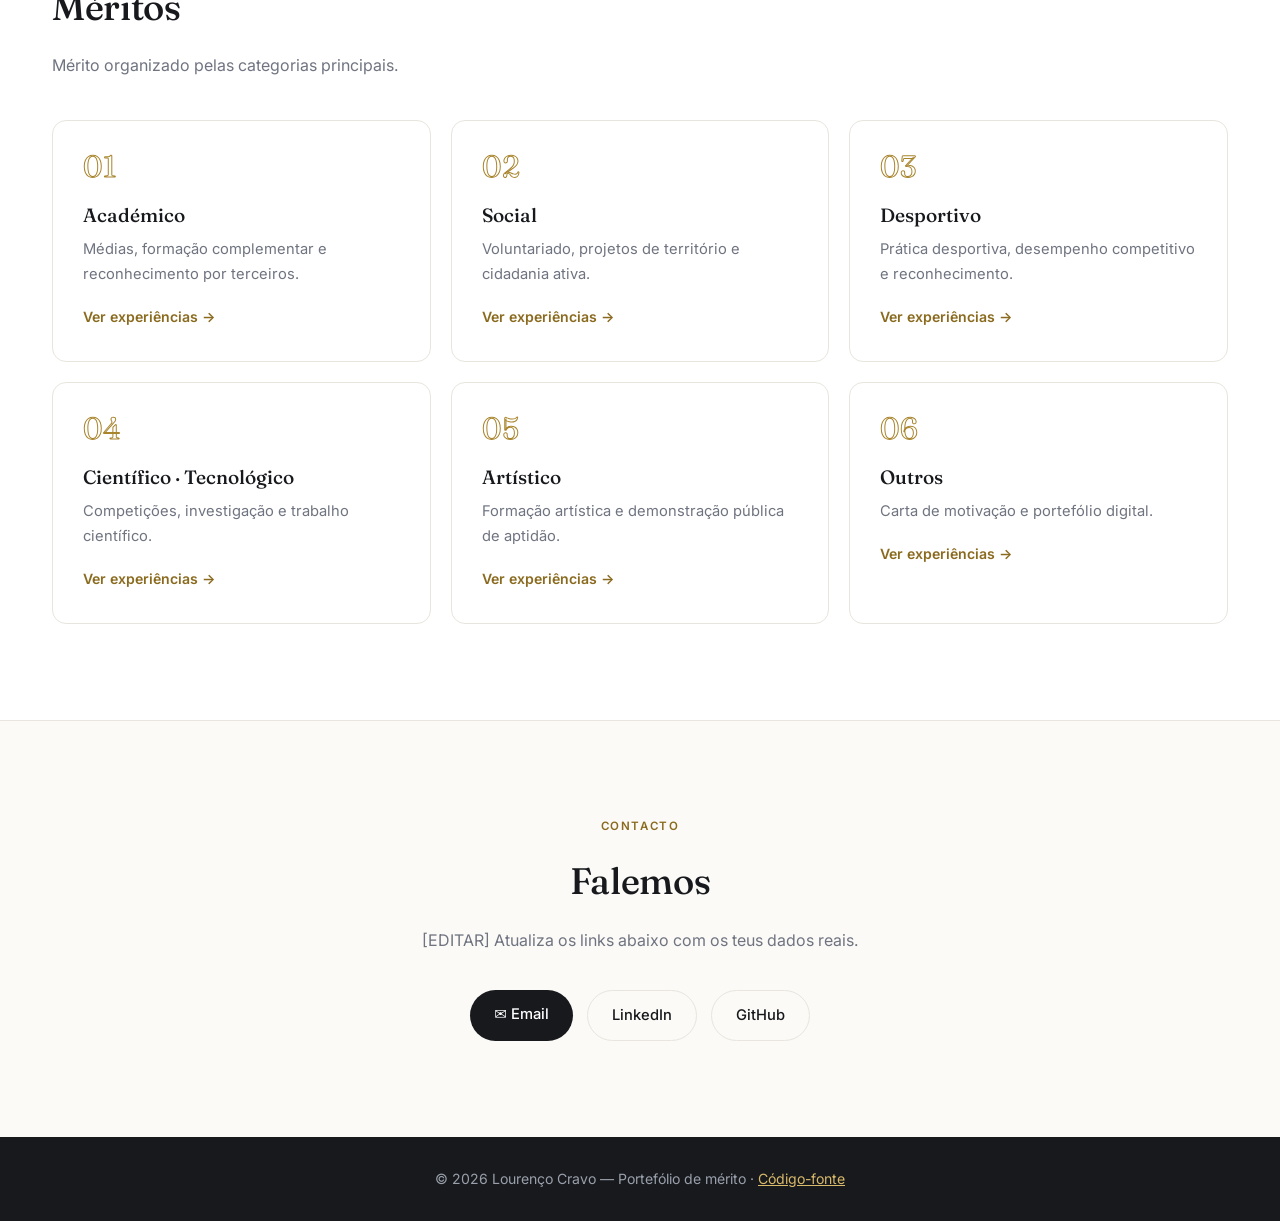
==== commit 1745c4c5: "Curso real: Eng.ª Informática e de Computadores, IST — ULisboa, 2.º ano - Capa: factos do hero e lis" ====
--- a/index.html
+++ b/index.html
@@ -51,8 +51,8 @@
         <a href="#sobre" class="btn btn-ghost">Sobre mim</a>
       </div>
       <div class="hero-facts">
-        <div><strong>[EDITAR]</strong><span>Curso</span></div>
-        <div><strong>[EDITAR]</strong><span>Instituição</span></div>
+        <div><strong>Eng.ª Informática e de Computadores</strong><span>Curso</span></div>
+        <div><strong>Instituto Superior Técnico</strong><span>Univ. de Lisboa · 2.º ano</span></div>
         <div><strong>19 valores</strong><span>Média — Secundário</span></div>
         <div><strong>19,2 valores</strong><span>Média de acesso</span></div>
       </div>
@@ -71,8 +71,9 @@
           <p class="about-note">As evidências estão organizadas por tipo de mérito — cada categoria tem a sua página, com experiências, fotografias, áudio, vídeo e documentos.</p>
         </div>
         <ul class="about-facts reveal">
-          <li><strong>Curso</strong><span>[EDITAR] Licenciatura em…</span></li>
-          <li><strong>Instituição</strong><span>[EDITAR] Universidade / Escola</span></li>
+          <li><strong>Curso</strong><span>Engenharia Informática e de Computadores</span></li>
+          <li><strong>Instituição</strong><span>Instituto Superior Técnico — Universidade de Lisboa</span></li>
+          <li><strong>Ano curricular</strong><span>2.º ano</span></li>
           <li><strong>Média de acesso</strong><span>19,2 valores</span></li>
           <li><strong>Média final</strong><span>19 valores</span></li>
           <li><strong>Ensino secundário</strong><span>EBS Amélia Rey Colaço · Ciências e Tecnologias</span></li>
--- a/css/style.css
+++ b/css/style.css
@@ -33,7 +33,7 @@
 img { max-width: 100%; display: block; }
 a { color: inherit; }
 
-.container { max-width: 1080px; margin: 0 auto; padding: 0 24px; }
+.container { max-width: 1240px; margin: 0 auto; padding: 0 32px; }
 
 /* ---------- Botões ---------- */
 .btn {
@@ -269,7 +269,9 @@
   border-radius: 20px;
   padding: 40px 36px;
 }
-.board { columns: 2 340px; column-gap: 26px; }
+.board { columns: 2 320px; column-gap: 26px; }
+
+.board-card-wide { column-span: all; }
 
 .board-card {
   position: relative;
@@ -366,8 +368,7 @@
   display: grid;
   grid-template-columns: repeat(auto-fill, minmax(130px, 1fr));
   gap: 12px;
-}
-.photo-thumb {
+}.photo-thumb {
   border-radius: 10px;
   overflow: hidden;
   border: 1px solid var(--line);
@@ -382,8 +383,28 @@
 }
 .photo-thumb:hover img { transform: scale(1.05); }
 
-.media-docs { display: flex; flex-wrap: wrap; gap: 10px; }
-.doc-chip {
+/* ---------- Página de galeria ---------- */
+.gallery-grid {
+  columns: 3 260px;
+  column-gap: 14px;
+}
+.gallery-grid .photo-thumb {
+  margin-bottom: 14px;
+  cursor: zoom-in;
+}
+.gallery-grid .photo-thumb img {
+  height: auto;
+}
+
+/* Grelha de vídeos na galeria */
+.gallery-videos {
+  display: grid;
+  grid-template-columns: repeat(auto-fill, minmax(320px, 1fr));
+  gap: 14px;
+  margin-bottom: 18px;
+}
+
+.media-docs { display: flex; flex-wrap: wrap; gap: 10px; }.doc-chip {
   display: inline-flex;
   align-items: center;
   gap: 8px;
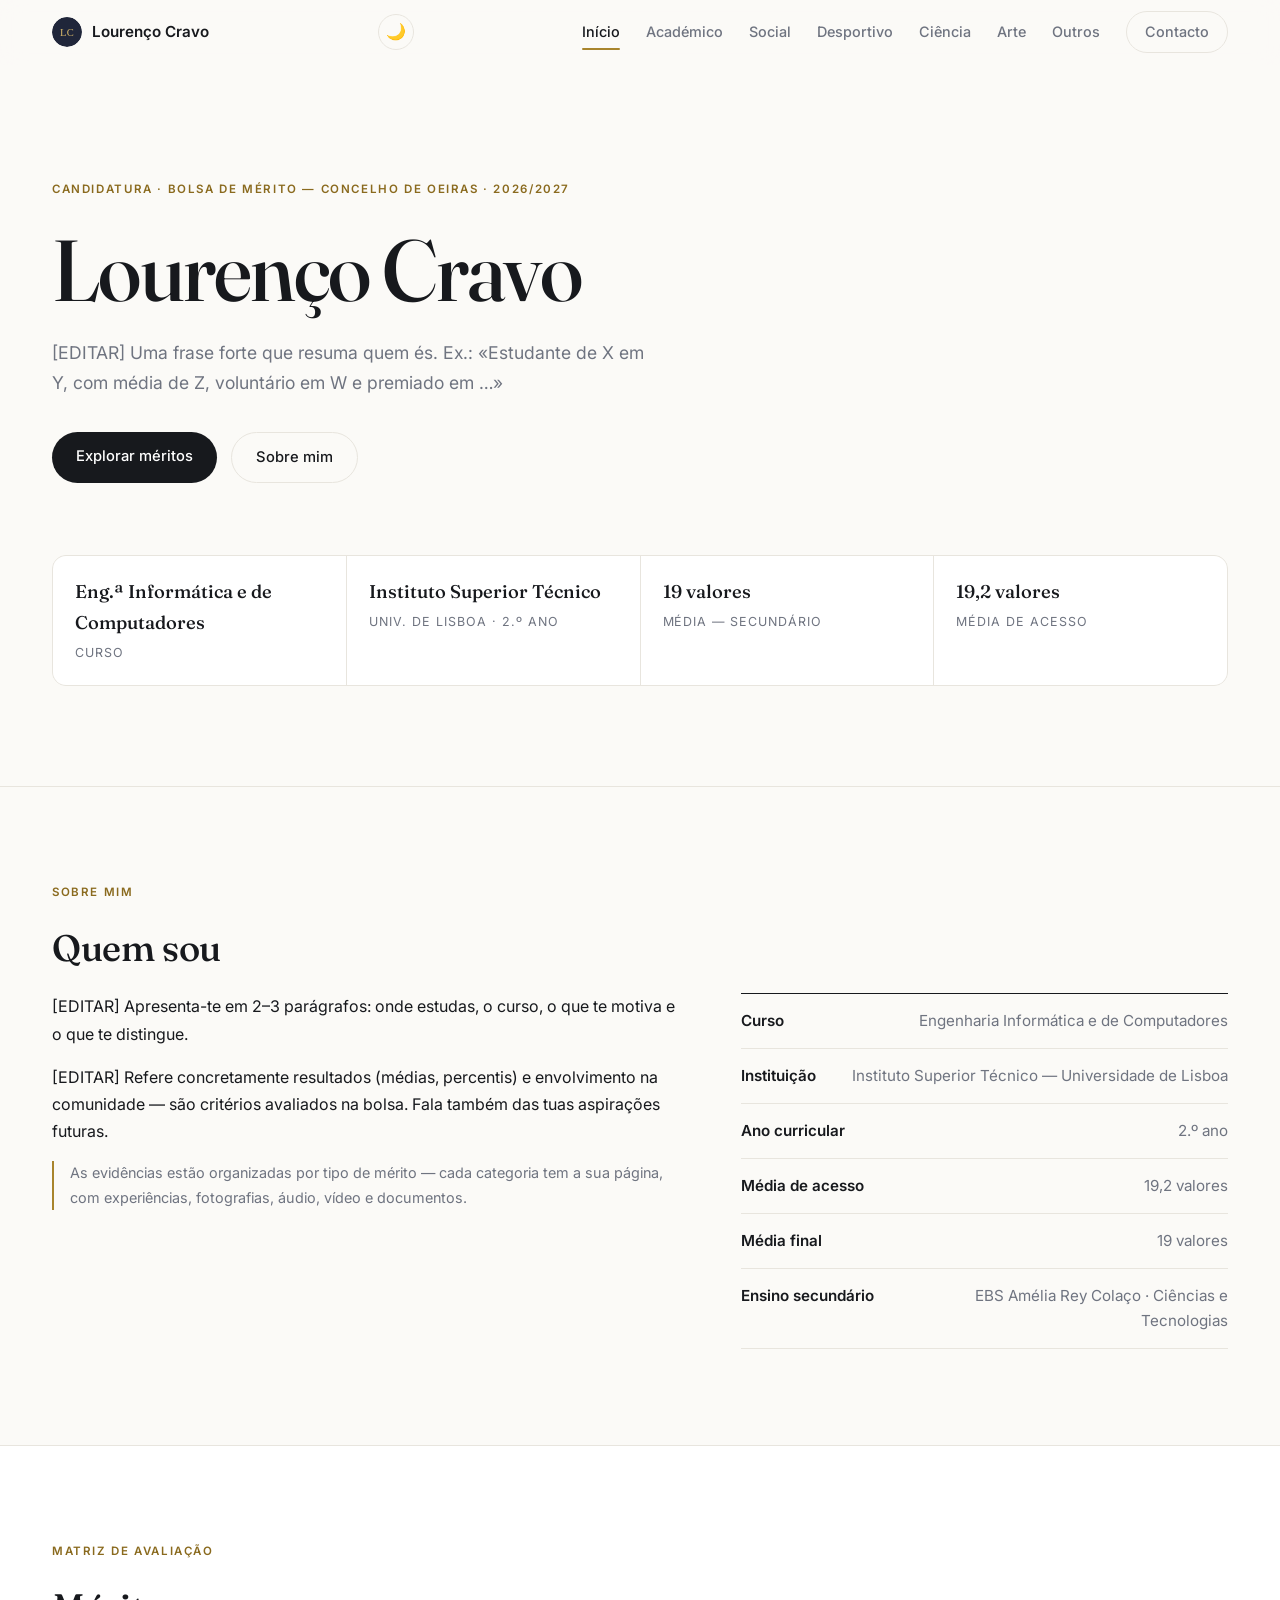
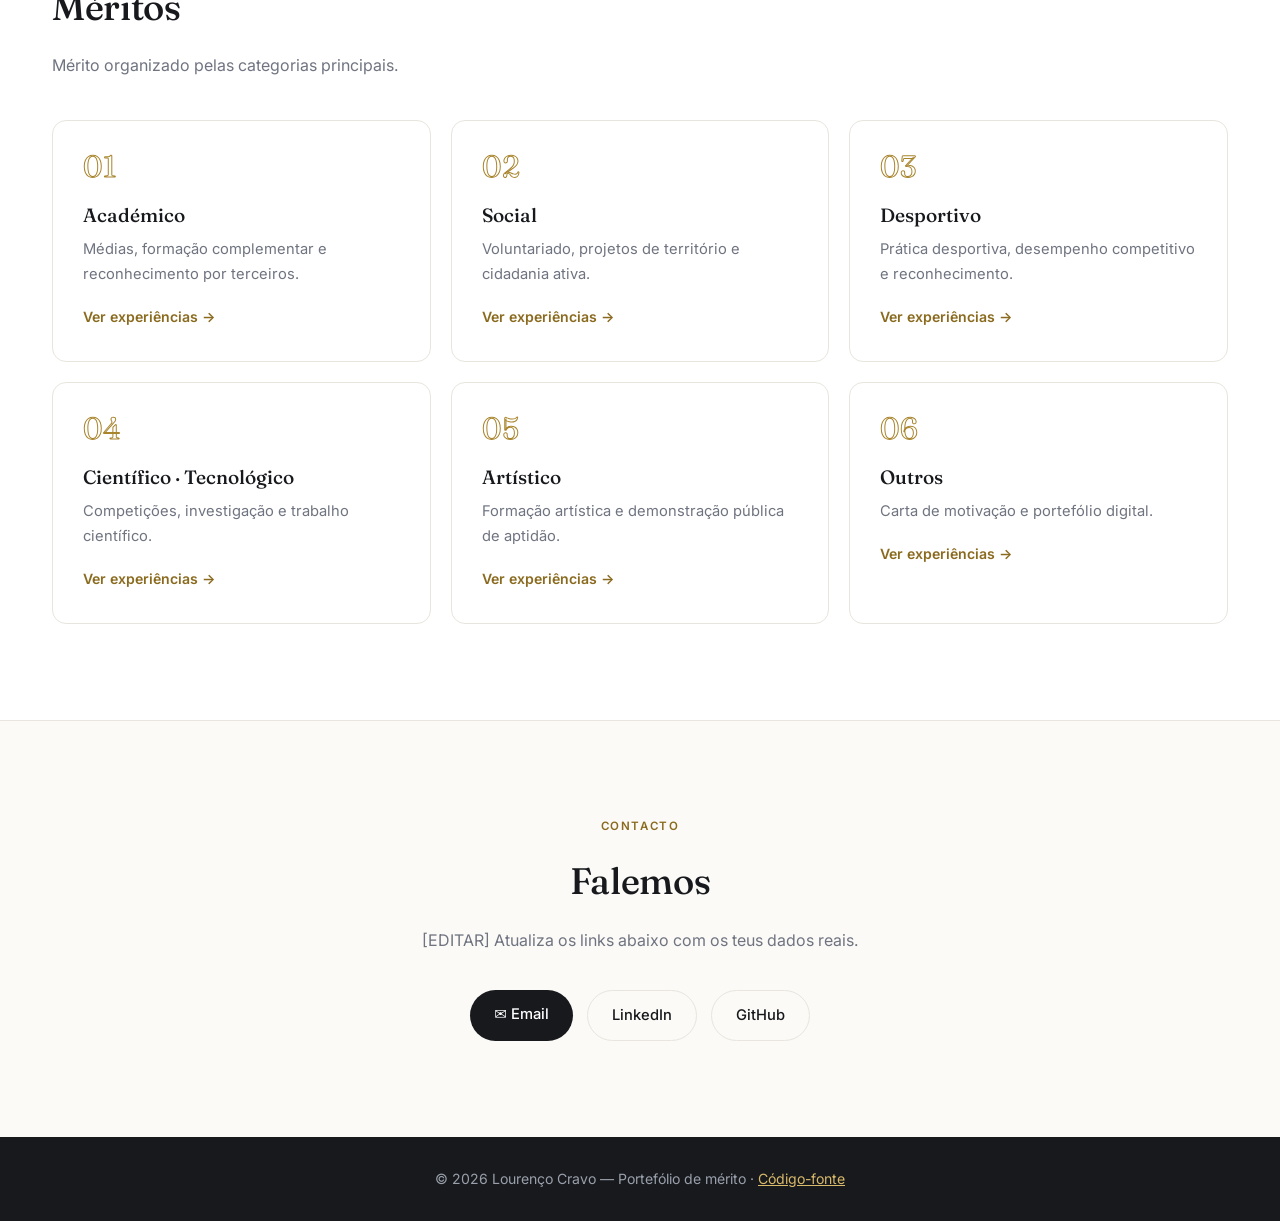
==== commit 2cbc0fae: "Tema claro/escuro com alternador no menu (respeita preferência do sistema e memoriza a escolha)" ====
--- a/index.html
+++ b/index.html
@@ -24,6 +24,7 @@
         <img src="assets/img/avatar.svg" alt="" class="brand-avatar">
         <span>Lourenço Cravo</span>
       </a>
+      <button class="theme-toggle" id="themeToggle" aria-label="Alternar tema claro/escuro" title="Alternar tema">🌙</button>
       <button class="nav-toggle" id="navToggle" aria-label="Abrir menu" aria-expanded="false">
         <span></span><span></span><span></span>
       </button>
--- a/css/style.css
+++ b/css/style.css
@@ -112,6 +112,23 @@
   cursor: pointer;
   padding: 8px;
 }
+
+/* ---------- Alternador de tema ---------- */
+.theme-toggle {
+  background: none;
+  border: 1px solid var(--line);
+  border-radius: 50%;
+  width: 36px; height: 36px;
+  display: grid;
+  place-items: center;
+  cursor: pointer;
+  font-size: 1rem;
+  line-height: 1;
+  color: var(--ink);
+  transition: border-color 0.15s ease, transform 0.15s ease;
+}
+.theme-toggle:hover { border-color: var(--ink); transform: rotate(15deg); }
+body { transition: background-color 0.25s ease, color 0.25s ease; }
 .nav-toggle span {
   width: 22px; height: 1.5px;
   background: var(--ink);
@@ -404,7 +421,26 @@
   margin-bottom: 18px;
 }
 
-.media-docs { display: flex; flex-wrap: wrap; gap: 10px; }.doc-chip {
+.media-docs { display: flex; flex-wrap: wrap; gap: 10px; }
+
+/* Player de áudio local */
+.entry-audio {
+  display: grid;
+  gap: 6px;
+  background: var(--surface);
+  border: 1px solid var(--line);
+  border-radius: 10px;
+  padding: 12px 14px;
+}
+.entry-audio label {
+  font-size: 0.85rem;
+  font-weight: 600;
+  color: var(--accent-ink);
+}
+.entry-audio audio {
+  width: 100%;
+  height: 36px;
+}.doc-chip {
   display: inline-flex;
   align-items: center;
   gap: 8px;
@@ -556,6 +592,45 @@
   .reveal { opacity: 1; transform: none; transition: none; }
   html { scroll-behavior: auto; }
 }
+
+/* ---------- Tema escuro ---------- */
+[data-theme="dark"] {
+  --ink: #eceef2;
+  --muted: #9ba3af;
+  --accent: #d3a93c;
+  --accent-ink: #d9b96a;
+  --bg: #131519;
+  --surface: #1b1e24;
+  --line: #2b3038;
+}
+
+[data-theme="dark"] .nav { background: rgba(19, 21, 25, 0.85); }
+
+[data-theme="dark"] .btn { background: var(--accent); color: #131519; }
+[data-theme="dark"] .btn:hover { opacity: 0.92; }
+[data-theme="dark"] .hero-actions .btn-ghost { color: var(--ink); }
+
+[data-theme="dark"] .section-alt { background: var(--surface); }
+
+[data-theme="dark"] .board-wrap {
+  background:
+    radial-gradient(rgba(255, 255, 255, 0.07) 1px, transparent 1.5px) 0 0 / 22px 22px,
+    #1d2127;
+}
+
+[data-theme="dark"] .entry-tag { background: #262b33; }
+
+[data-theme="dark"] .doc-chip:hover { background: #23272f; }
+[data-theme="dark"] .merit-card:hover,
+[data-theme="dark"] .official-doc:hover { background: #20242b; }
+
+[data-theme="dark"] .media-video-ph {
+  background: repeating-linear-gradient(45deg, #1e2229, #1e2229 12px, #23272f 12px, #23272f 24px);
+  border-color: #3a404b;
+}
+[data-theme="dark"] .media-video-ph-icon { background: var(--ink); color: #131519; }
+
+[data-theme="dark"] .footer { background: #0d0e11; }
 
 /* ---------- Responsivo ---------- */
 @media (max-width: 760px) {
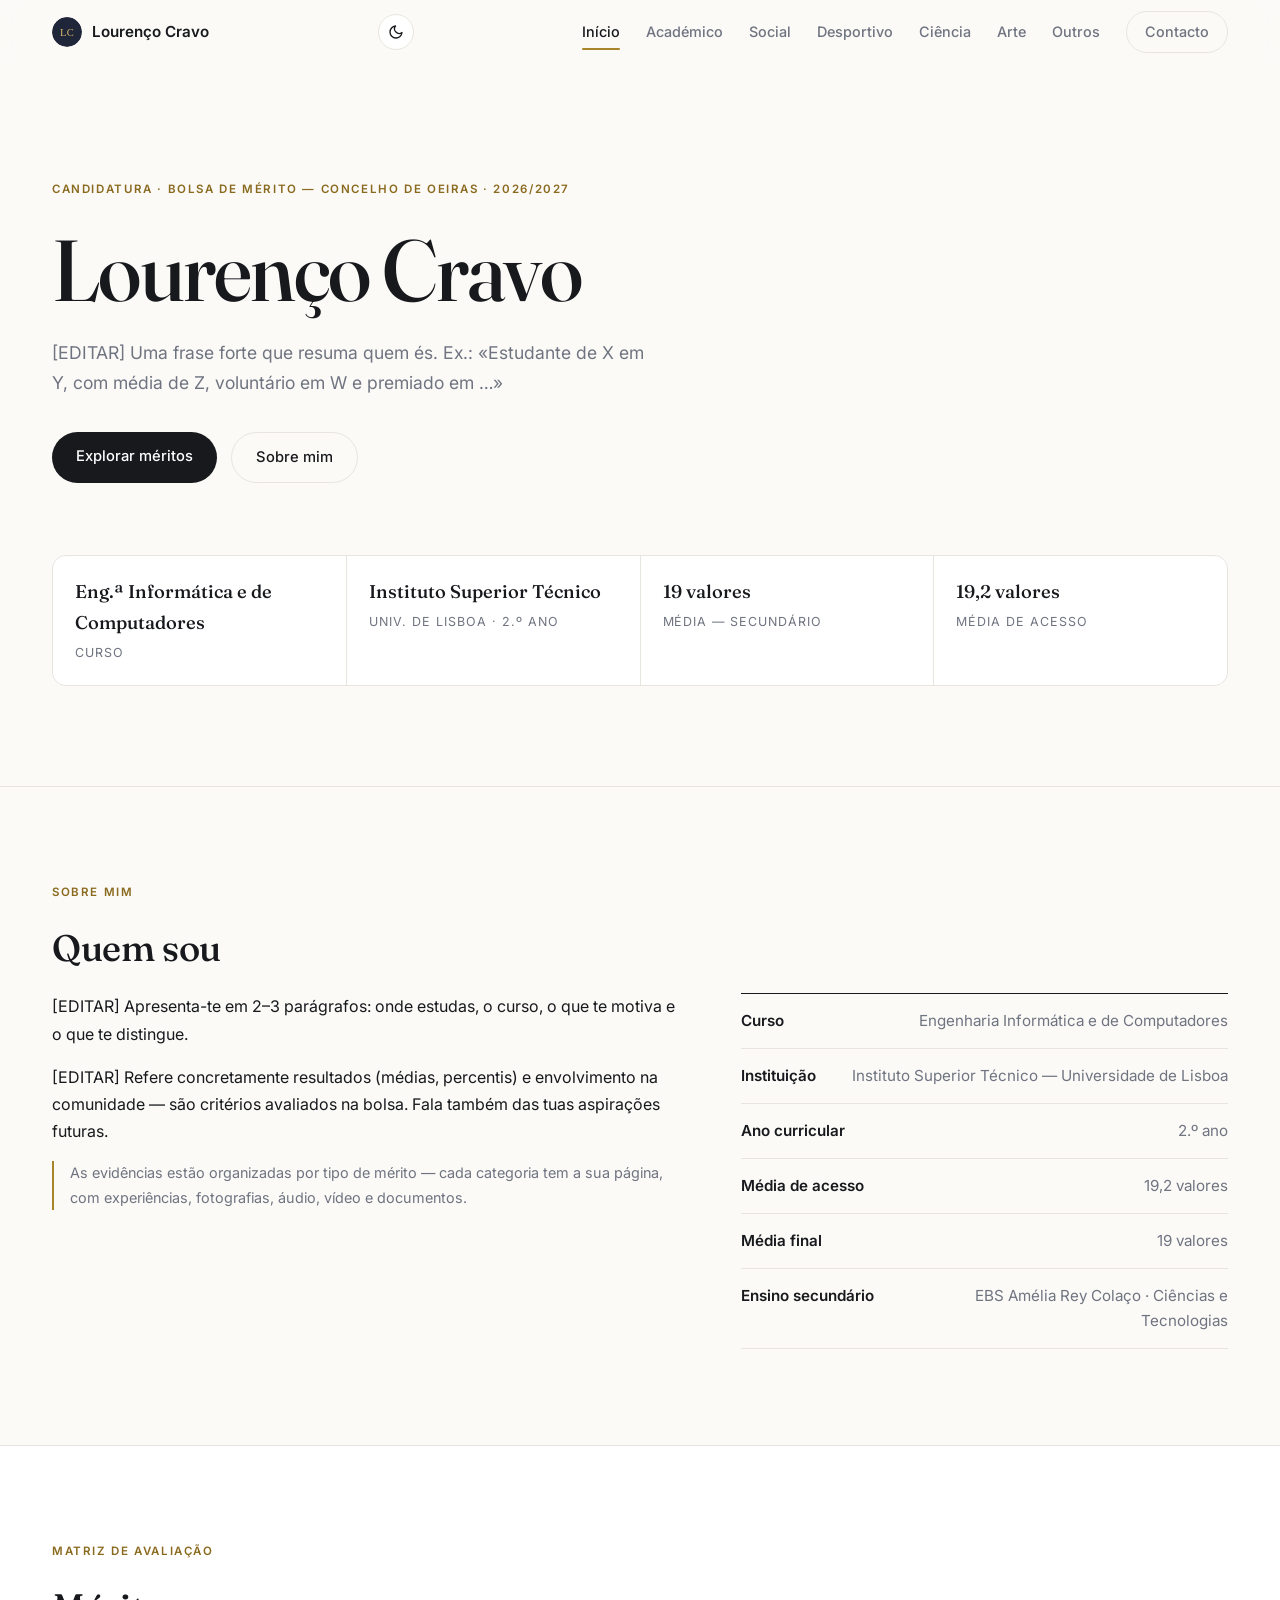
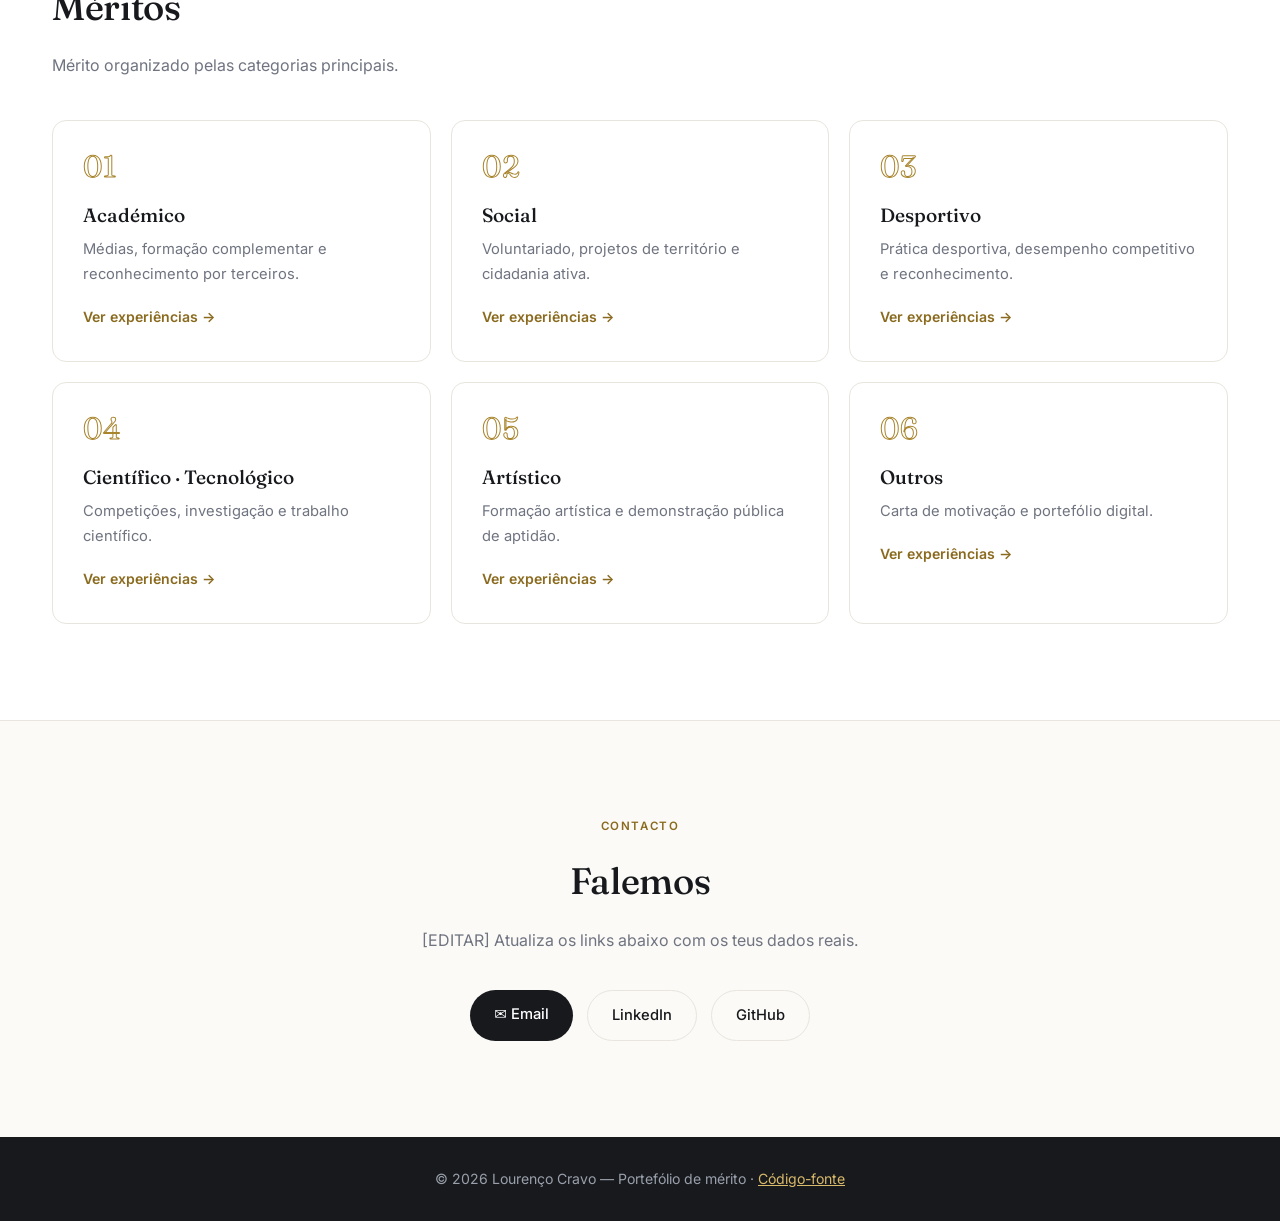
==== commit 65424a10: "Corrige alternador de tema: cache-busting de css/js (browsers tinham versões antigas em cache) e íco" ====
--- a/index.html
+++ b/index.html
@@ -13,7 +13,7 @@
   <link rel="preconnect" href="https://fonts.googleapis.com">
   <link rel="preconnect" href="https://fonts.gstatic.com" crossorigin>
   <link href="https://fonts.googleapis.com/css2?family=Fraunces:opsz,wght@9..144,400;9..144,500;9..144,600&family=Inter:wght@400;500;600&display=swap" rel="stylesheet">
-  <link rel="stylesheet" href="css/style.css">
+  <link rel="stylesheet" href="css/style.css?v=20261022">
 </head>
 <body>
 
@@ -24,7 +24,10 @@
         <img src="assets/img/avatar.svg" alt="" class="brand-avatar">
         <span>Lourenço Cravo</span>
       </a>
-      <button class="theme-toggle" id="themeToggle" aria-label="Alternar tema claro/escuro" title="Alternar tema">🌙</button>
+      <button class="theme-toggle" id="themeToggle" aria-label="Alternar tema claro/escuro" title="Alternar tema">
+          <svg class="icon-moon" xmlns="http://www.w3.org/2000/svg" viewBox="0 0 24 24" fill="none" stroke-width="2" stroke-linecap="round" stroke-linejoin="round" aria-hidden="true"><path d="M21 12.79A9 9 0 1 1 11.21 3 7 7 0 0 0 21 12.79z"/></svg>
+          <svg class="icon-sun" xmlns="http://www.w3.org/2000/svg" viewBox="0 0 24 24" fill="none" stroke-width="2" stroke-linecap="round" stroke-linejoin="round" aria-hidden="true"><circle cx="12" cy="12" r="5"/><line x1="12" y1="1" x2="12" y2="3"/><line x1="12" y1="21" x2="12" y2="23"/><line x1="4.22" y1="4.22" x2="5.64" y2="5.64"/><line x1="18.36" y1="18.36" x2="19.78" y2="19.78"/><line x1="1" y1="12" x2="3" y2="12"/><line x1="21" y1="12" x2="23" y2="12"/><line x1="4.22" y1="19.78" x2="5.64" y2="18.36"/><line x1="18.36" y1="5.64" x2="19.78" y2="4.22"/></svg>
+        </button>
       <button class="nav-toggle" id="navToggle" aria-label="Abrir menu" aria-expanded="false">
         <span></span><span></span><span></span>
       </button>
@@ -156,6 +159,6 @@
     <img id="lightboxImg" src="" alt="">
   </div>
 
-  <script src="js/main.js"></script>
+  <script src="js/main.js?v=20261022"></script>
 </body>
 </html>
--- a/css/style.css
+++ b/css/style.css
@@ -115,19 +115,26 @@
 
 /* ---------- Alternador de tema ---------- */
 .theme-toggle {
-  background: none;
+  background: var(--surface);
   border: 1px solid var(--line);
   border-radius: 50%;
   width: 36px; height: 36px;
   display: grid;
   place-items: center;
   cursor: pointer;
-  font-size: 1rem;
-  line-height: 1;
+  padding: 0;
   color: var(--ink);
   transition: border-color 0.15s ease, transform 0.15s ease;
 }
-.theme-toggle:hover { border-color: var(--ink); transform: rotate(15deg); }
+.theme-toggle:hover { border-color: var(--accent); transform: rotate(15deg); }
+.theme-toggle svg {
+  width: 16px; height: 16px;
+  stroke: currentColor;
+  fill: none;
+}
+.icon-sun { display: none; }
+[data-theme="dark"] .icon-moon { display: none; }
+[data-theme="dark"] .icon-sun { display: block; }
 body { transition: background-color 0.25s ease, color 0.25s ease; }
 .nav-toggle span {
   width: 22px; height: 1.5px;
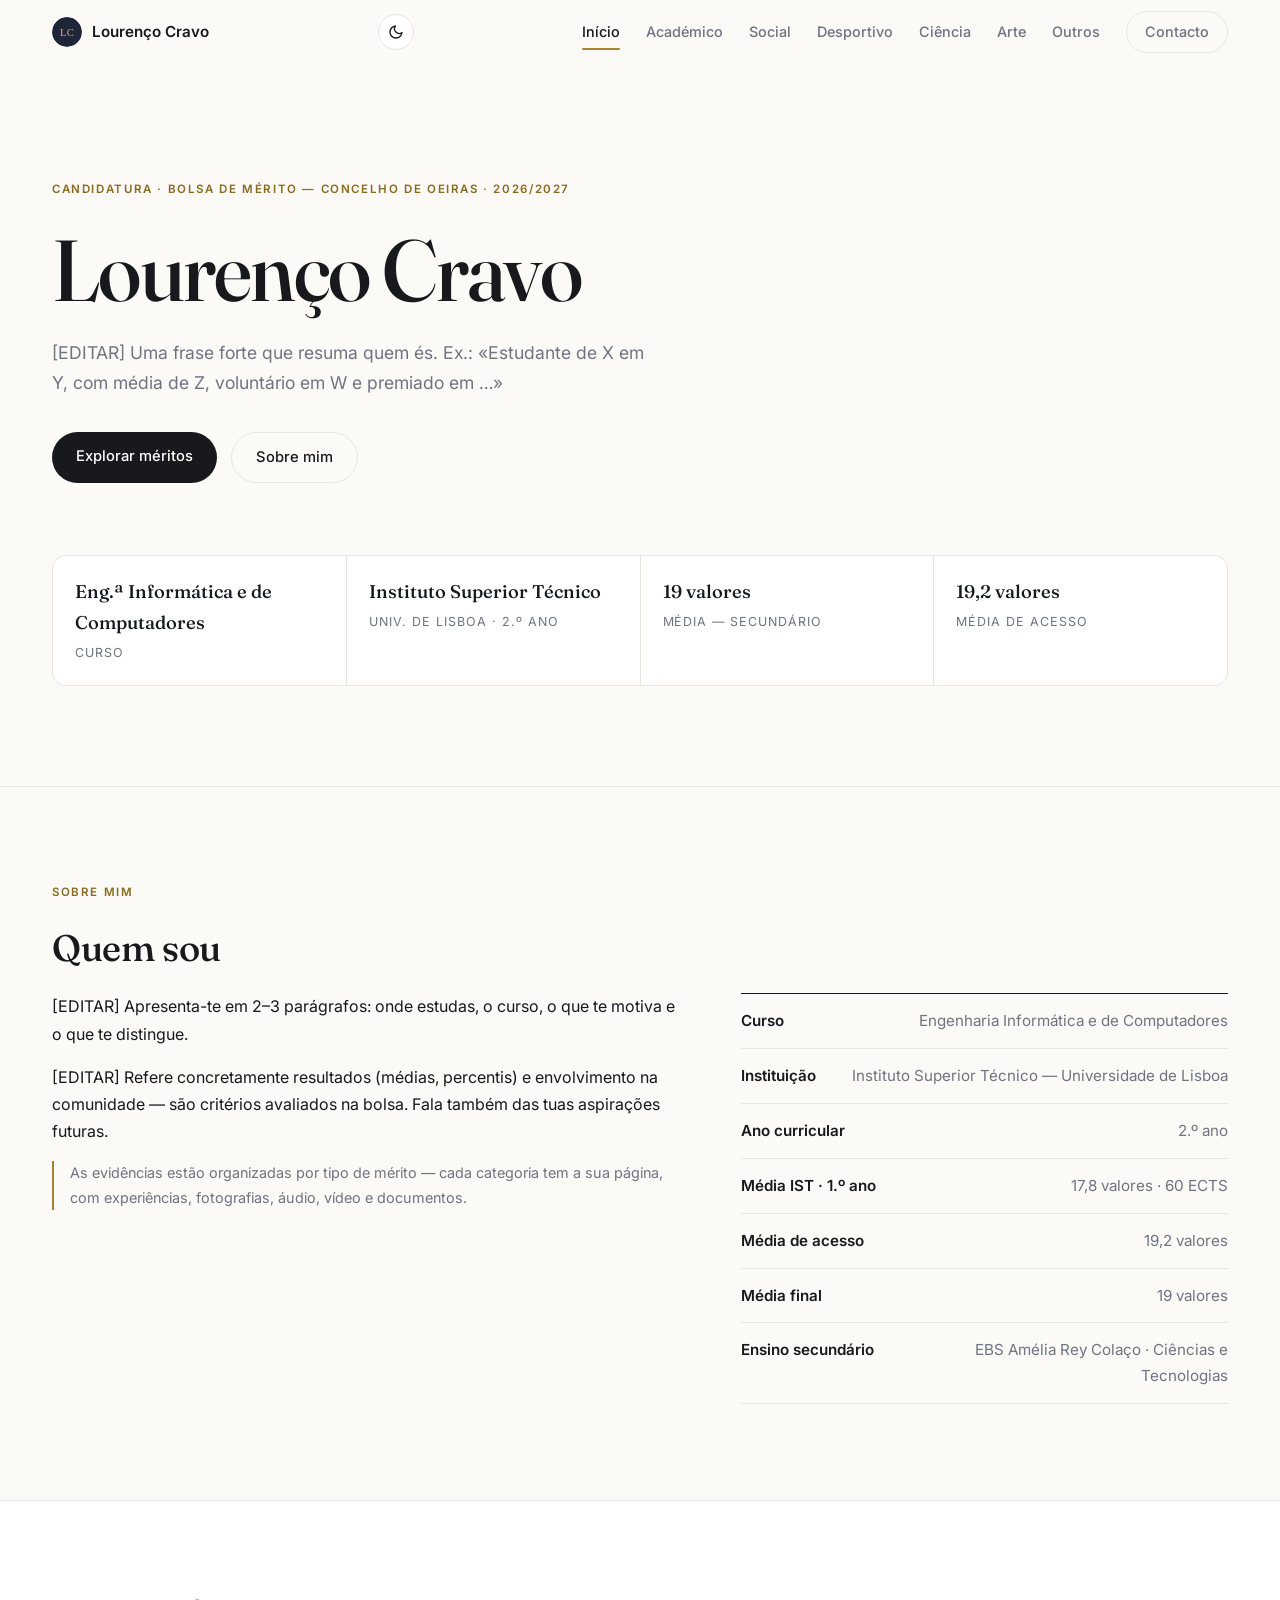
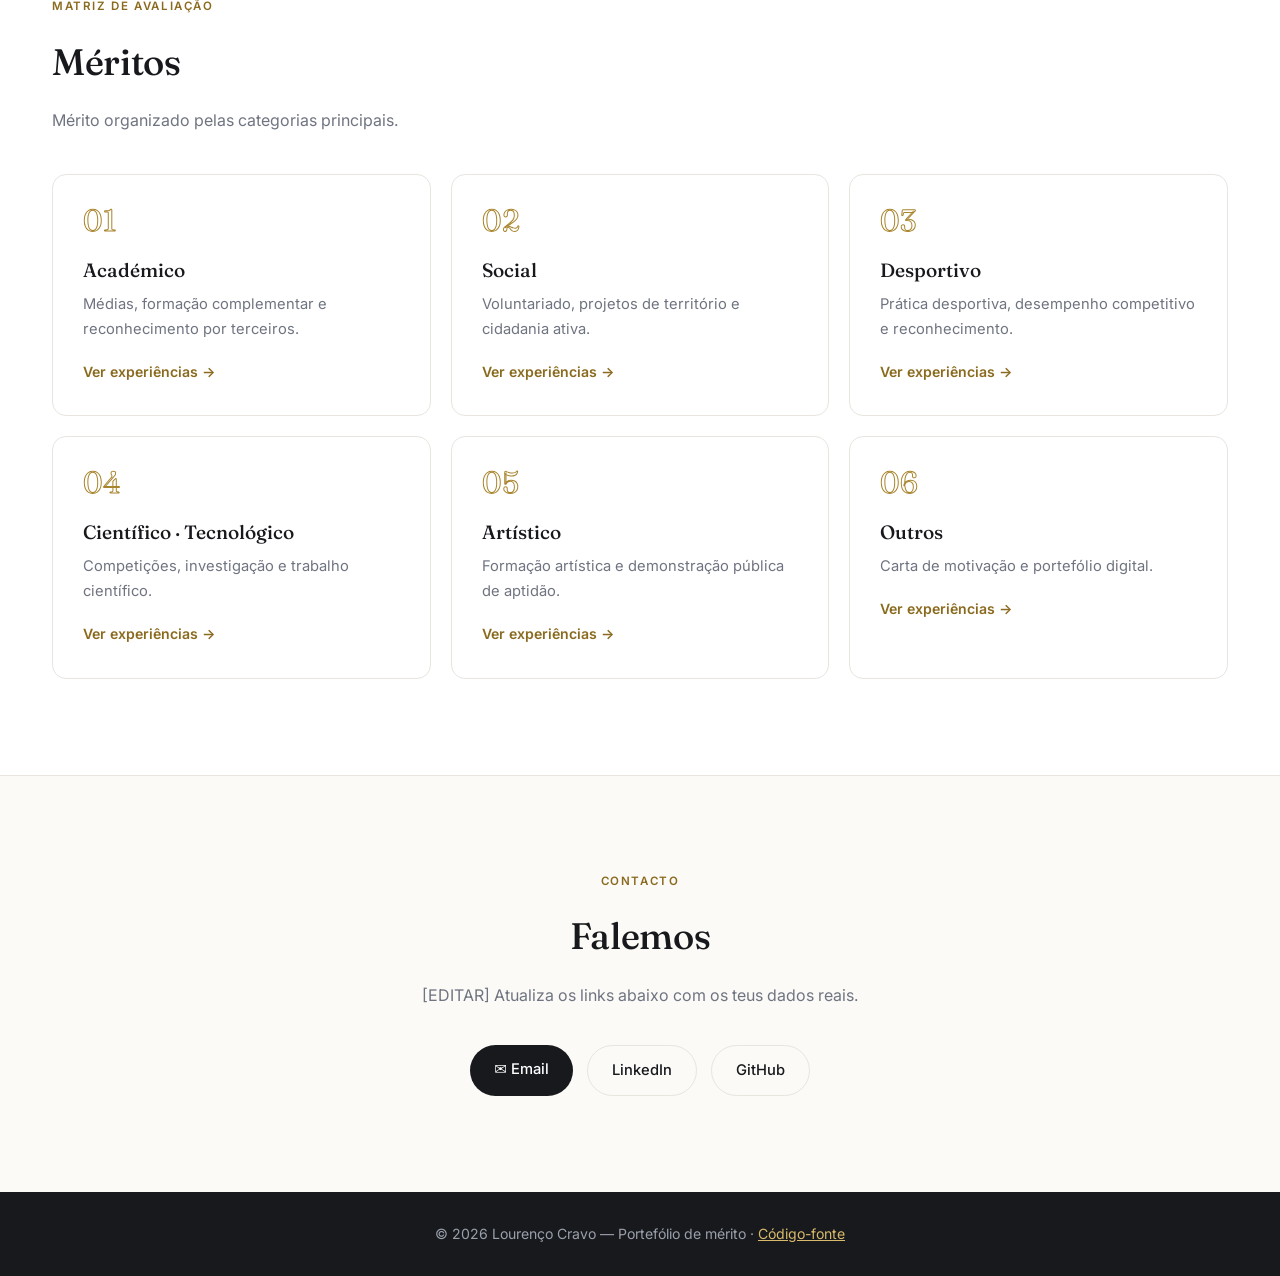
==== commit 162b0ab8: "Académico: Ensino Superior com factos reais — 60 ECTS, média 17,8 (1.º ano), 20 em Lógica; currículo" ====
--- a/index.html
+++ b/index.html
@@ -78,6 +78,7 @@
           <li><strong>Curso</strong><span>Engenharia Informática e de Computadores</span></li>
           <li><strong>Instituição</strong><span>Instituto Superior Técnico — Universidade de Lisboa</span></li>
           <li><strong>Ano curricular</strong><span>2.º ano</span></li>
+          <li><strong>Média IST · 1.º ano</strong><span>17,8 valores · 60 ECTS</span></li>
           <li><strong>Média de acesso</strong><span>19,2 valores</span></li>
           <li><strong>Média final</strong><span>19 valores</span></li>
           <li><strong>Ensino secundário</strong><span>EBS Amélia Rey Colaço · Ciências e Tecnologias</span></li>
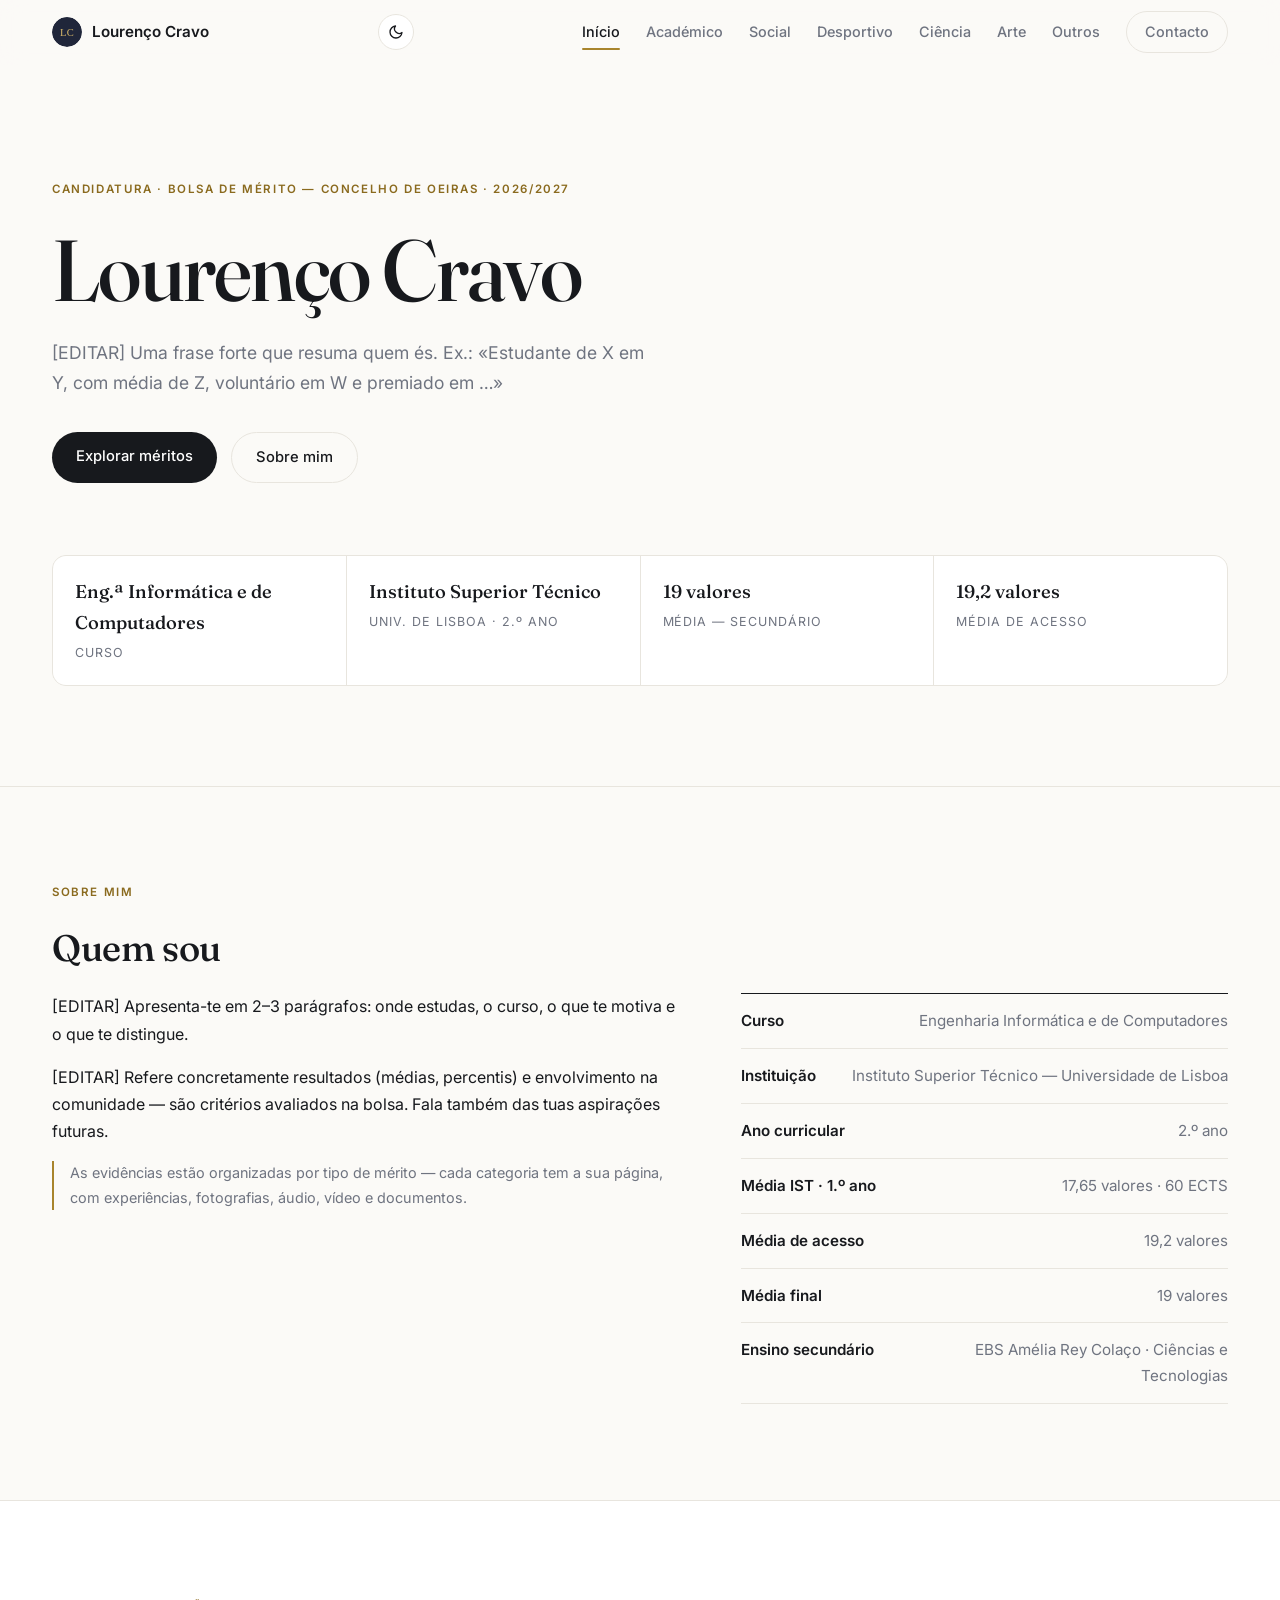
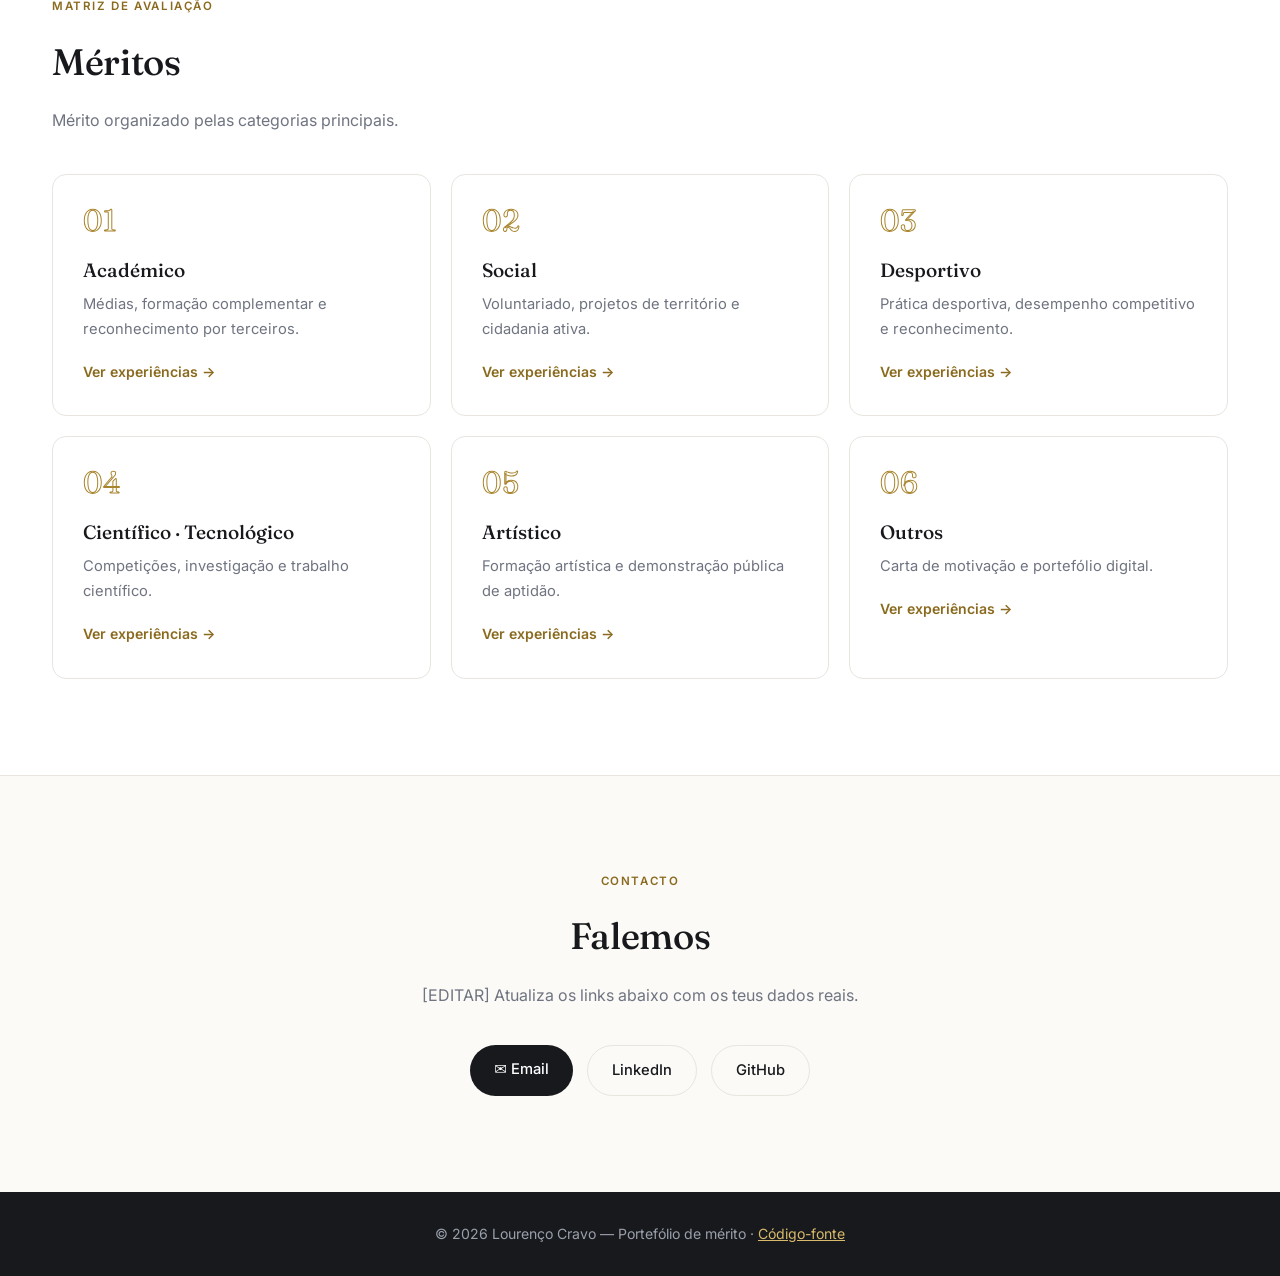
==== commit 184cc959: "Corrige média do 1.º ano no IST: 17,65 valores" ====
--- a/index.html
+++ b/index.html
@@ -78,7 +78,7 @@
           <li><strong>Curso</strong><span>Engenharia Informática e de Computadores</span></li>
           <li><strong>Instituição</strong><span>Instituto Superior Técnico — Universidade de Lisboa</span></li>
           <li><strong>Ano curricular</strong><span>2.º ano</span></li>
-          <li><strong>Média IST · 1.º ano</strong><span>17,8 valores · 60 ECTS</span></li>
+          <li><strong>Média IST · 1.º ano</strong><span>17,65 valores · 60 ECTS</span></li>
           <li><strong>Média de acesso</strong><span>19,2 valores</span></li>
           <li><strong>Média final</strong><span>19 valores</span></li>
           <li><strong>Ensino secundário</strong><span>EBS Amélia Rey Colaço · Ciências e Tecnologias</span></li>
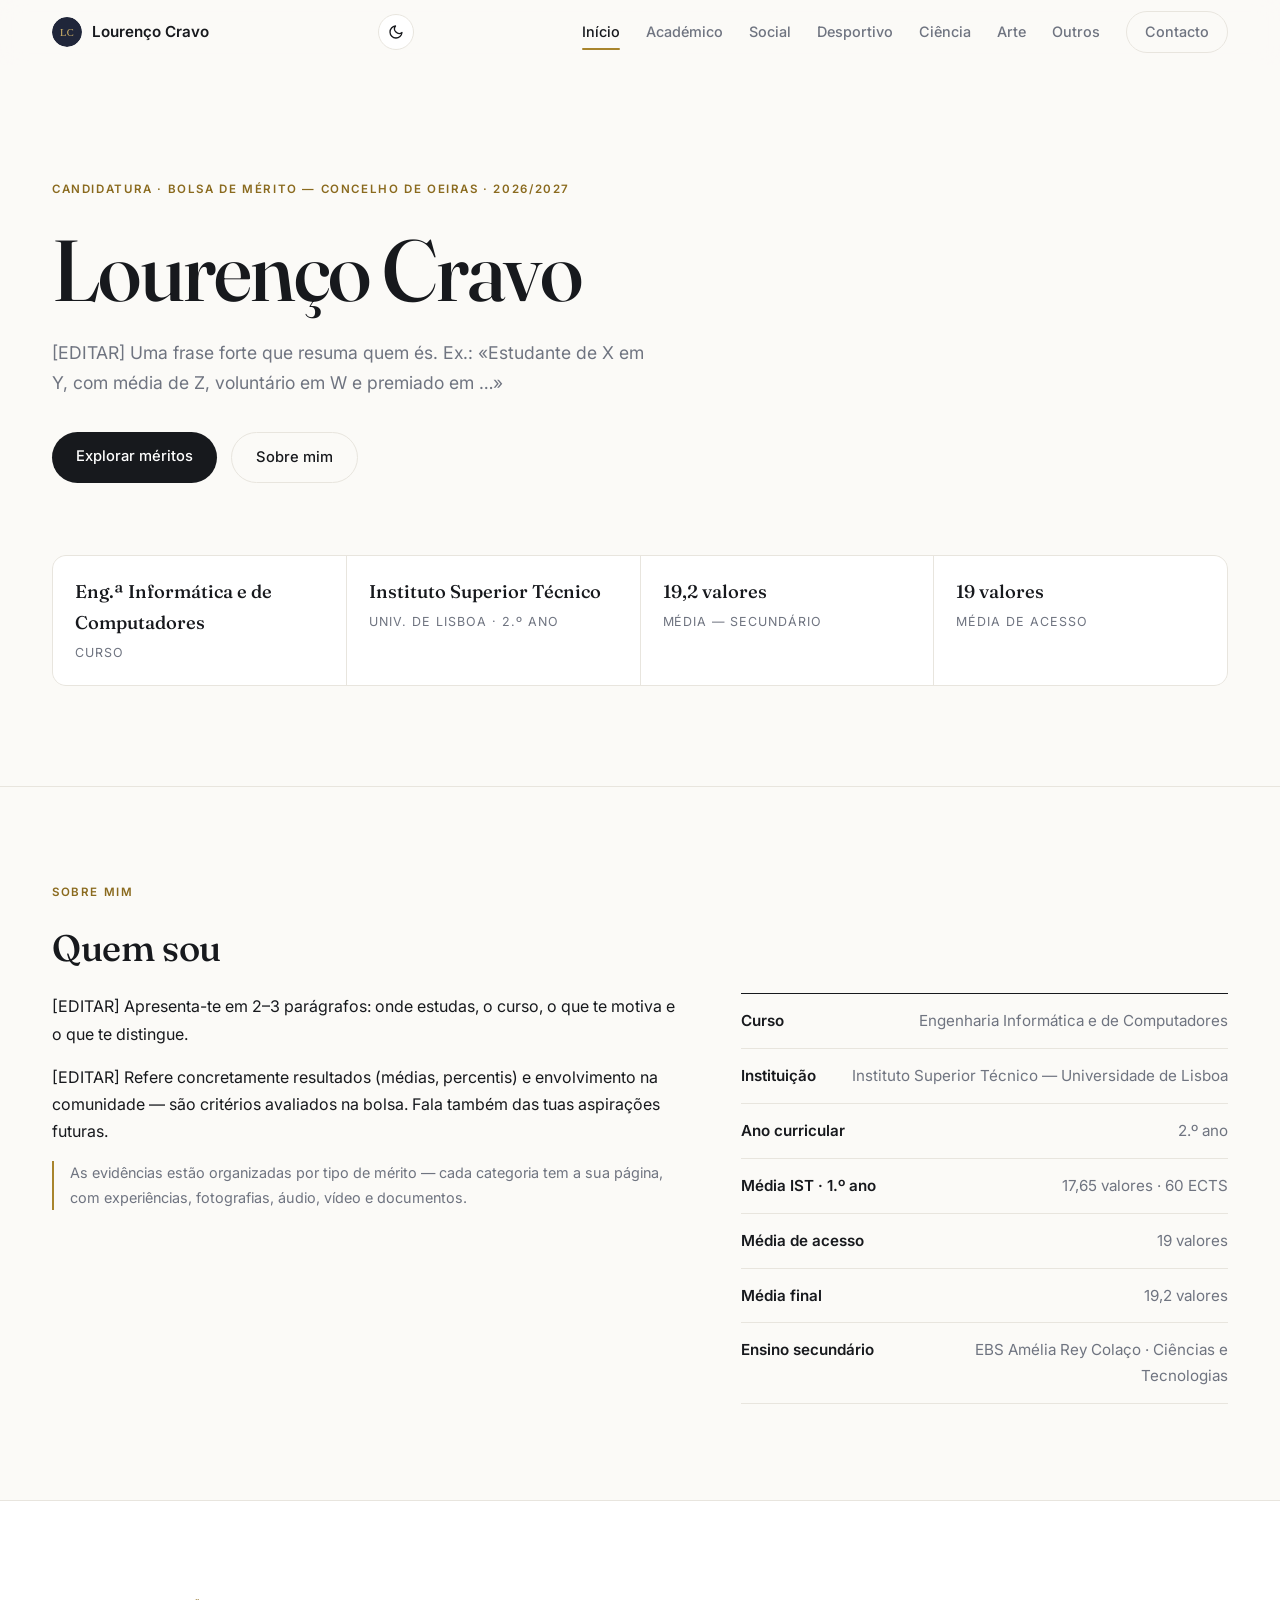
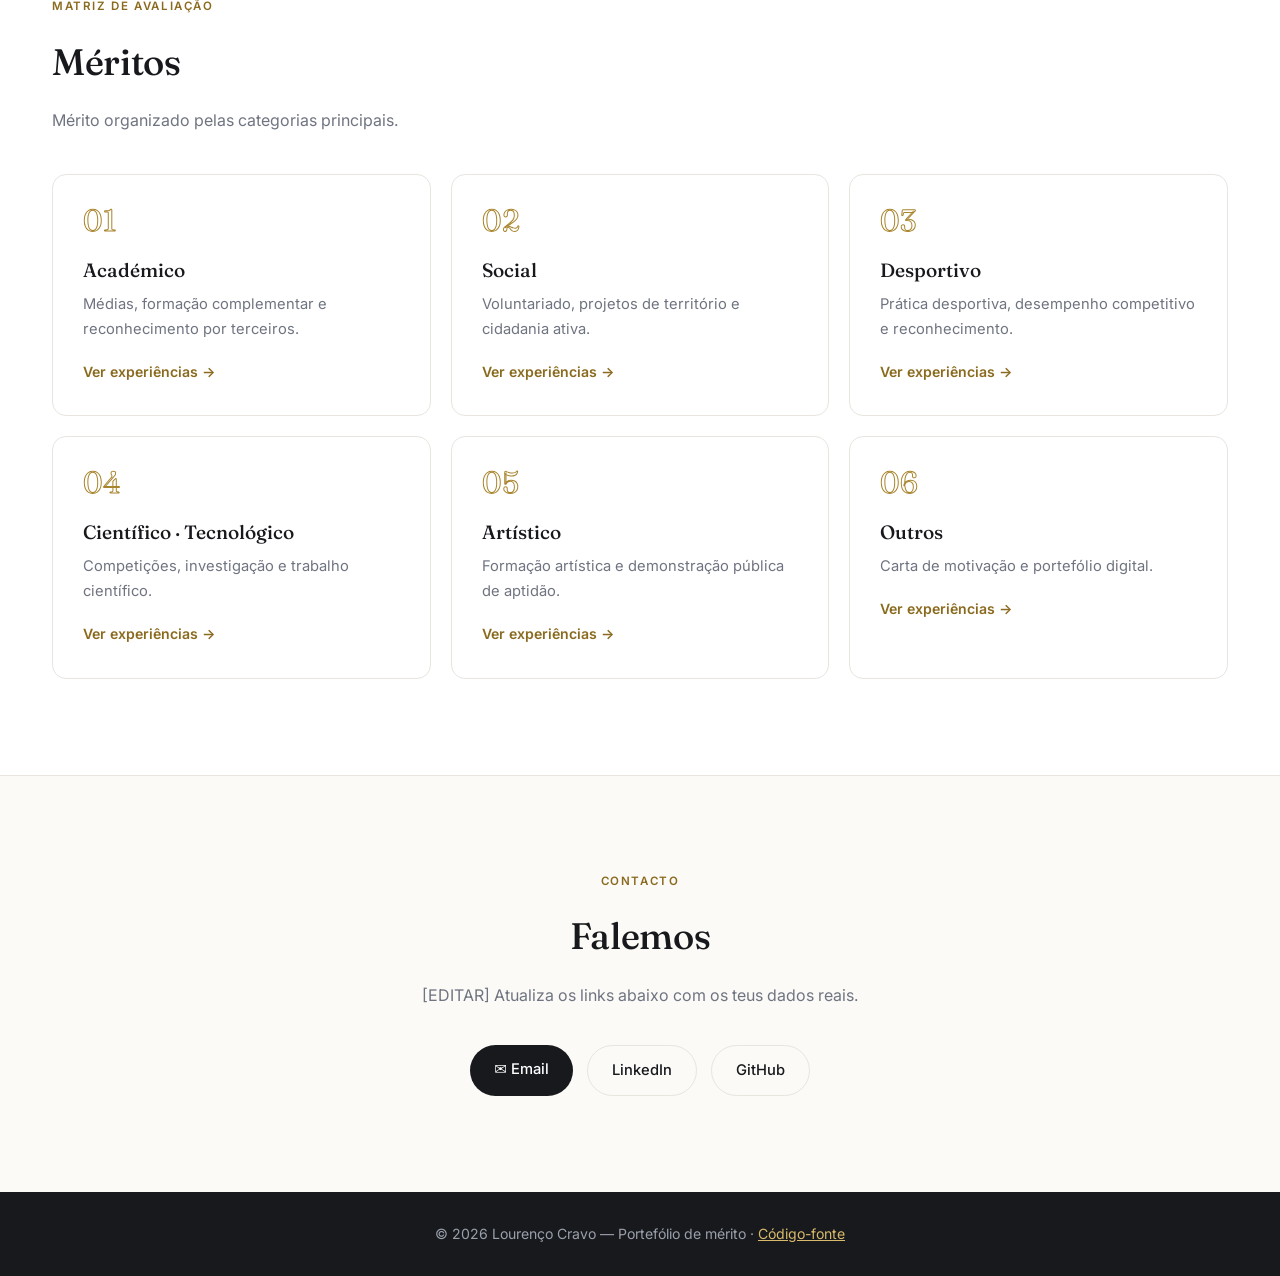
==== commit 3a84fa0b: "corrigi pequeno erro na média de acesso vs média do secundário" ====
--- a/index.html
+++ b/index.html
@@ -57,8 +57,8 @@
       <div class="hero-facts">
         <div><strong>Eng.ª Informática e de Computadores</strong><span>Curso</span></div>
         <div><strong>Instituto Superior Técnico</strong><span>Univ. de Lisboa · 2.º ano</span></div>
-        <div><strong>19 valores</strong><span>Média — Secundário</span></div>
-        <div><strong>19,2 valores</strong><span>Média de acesso</span></div>
+        <div><strong>19,2 valores</strong><span>Média — Secundário</span></div>
+        <div><strong>19 valores</strong><span>Média de acesso</span></div>
       </div>
     </div>
   </section>
@@ -79,8 +79,8 @@
           <li><strong>Instituição</strong><span>Instituto Superior Técnico — Universidade de Lisboa</span></li>
           <li><strong>Ano curricular</strong><span>2.º ano</span></li>
           <li><strong>Média IST · 1.º ano</strong><span>17,65 valores · 60 ECTS</span></li>
-          <li><strong>Média de acesso</strong><span>19,2 valores</span></li>
-          <li><strong>Média final</strong><span>19 valores</span></li>
+          <li><strong>Média de acesso</strong><span>19 valores</span></li>
+          <li><strong>Média final</strong><span>19,2 valores</span></li>
           <li><strong>Ensino secundário</strong><span>EBS Amélia Rey Colaço · Ciências e Tecnologias</span></li>
         </ul>
       </div>
@@ -141,7 +141,7 @@
       <h2 class="section-title">Falemos</h2>
       <p class="section-lead">[EDITAR] Atualiza os links abaixo com os teus dados reais.</p>
       <div class="contact-links">
-        <a class="btn" href="mailto:oseu@email.com">✉️ Email</a>
+        <a class="btn" href="mailto:lourencocravo8@gmail.com">✉️ Email</a>
         <a class="btn btn-ghost" href="https://www.linkedin.com/in/USERNAME" target="_blank" rel="noopener">LinkedIn</a>
         <a class="btn btn-ghost" href="https://github.com/L-Cravo" target="_blank" rel="noopener">GitHub</a>
       </div>
--- a/css/style.css
+++ b/css/style.css
@@ -282,6 +282,13 @@
   background: var(--ink);
   color: #fff;
   font-size: 1.1rem;
+}
+
+/* Vídeo vertical (Vimeo — proporção real 3:4) */
+.media-video-vertical {
+  aspect-ratio: 100 / 132.78;
+  max-width: 380px;
+  margin: 0 auto;
 }
 
 /* ---------- Quadro de anúncios ---------- */
